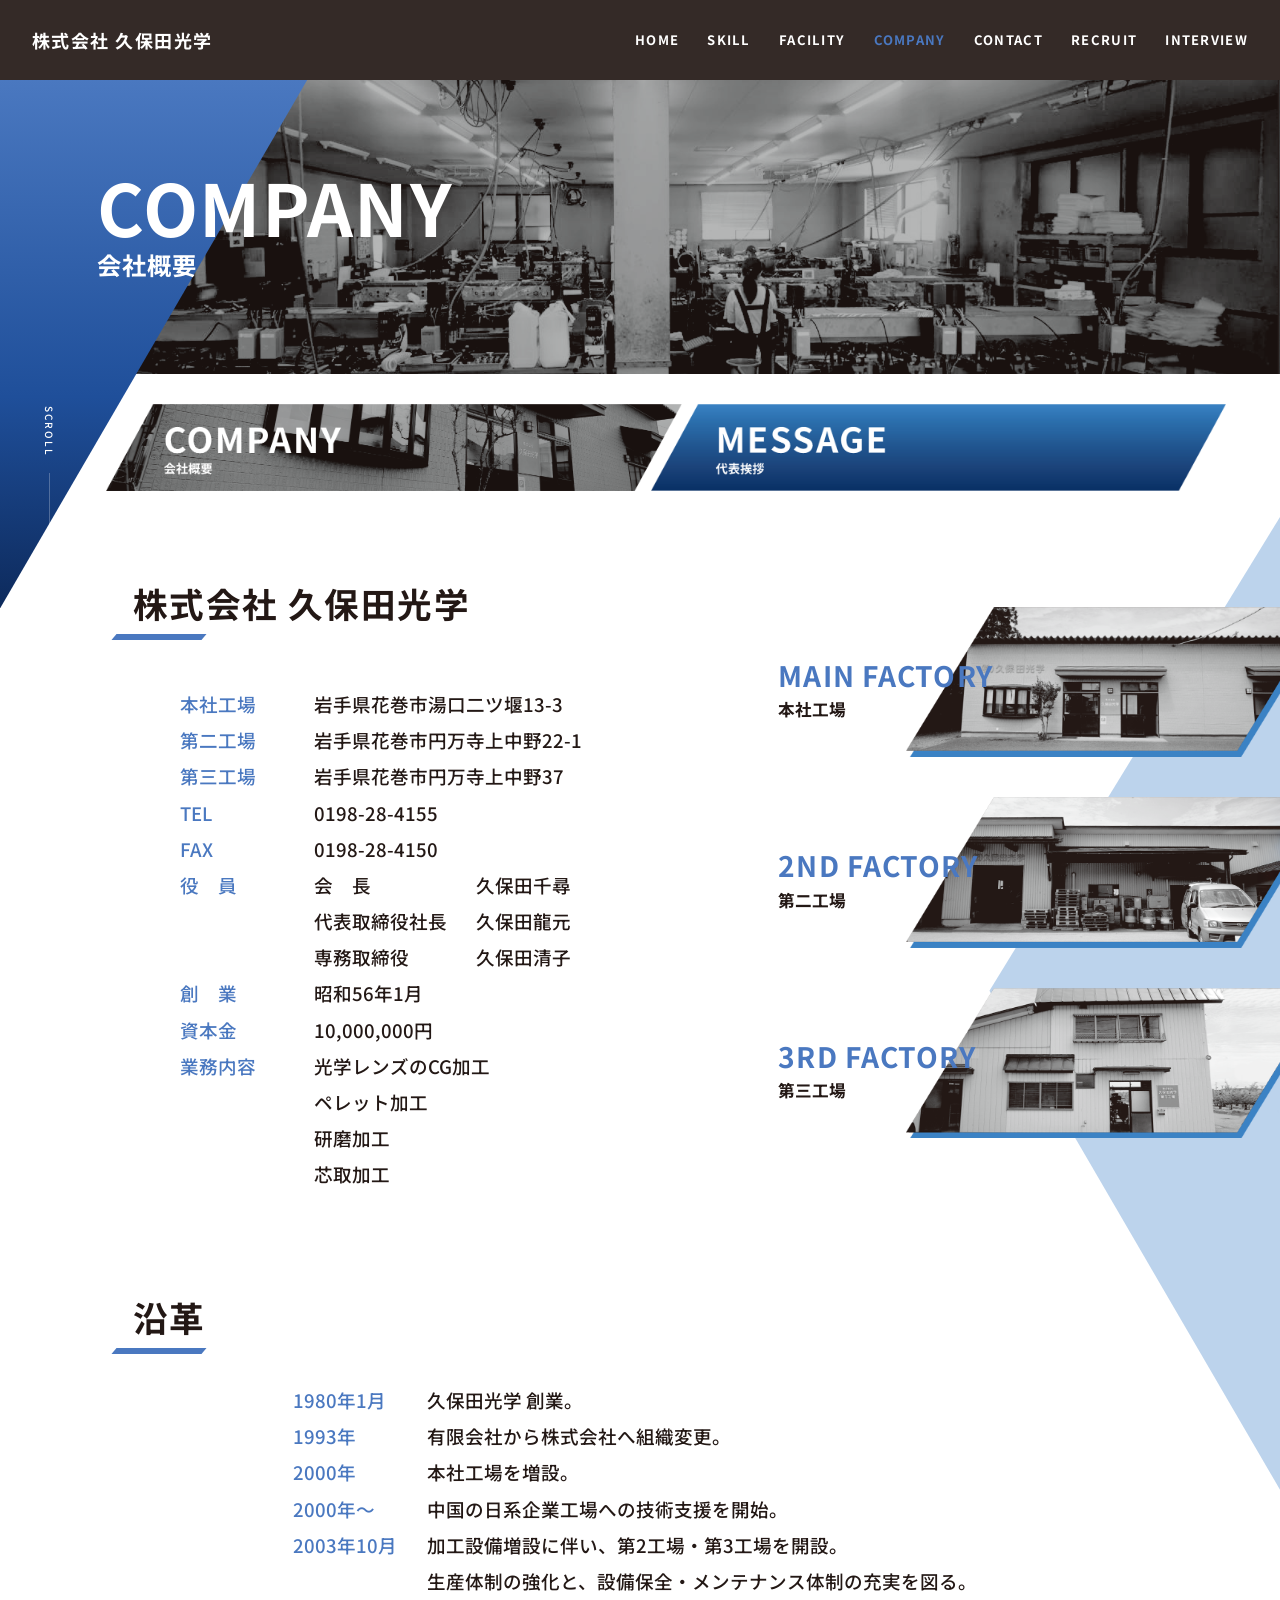
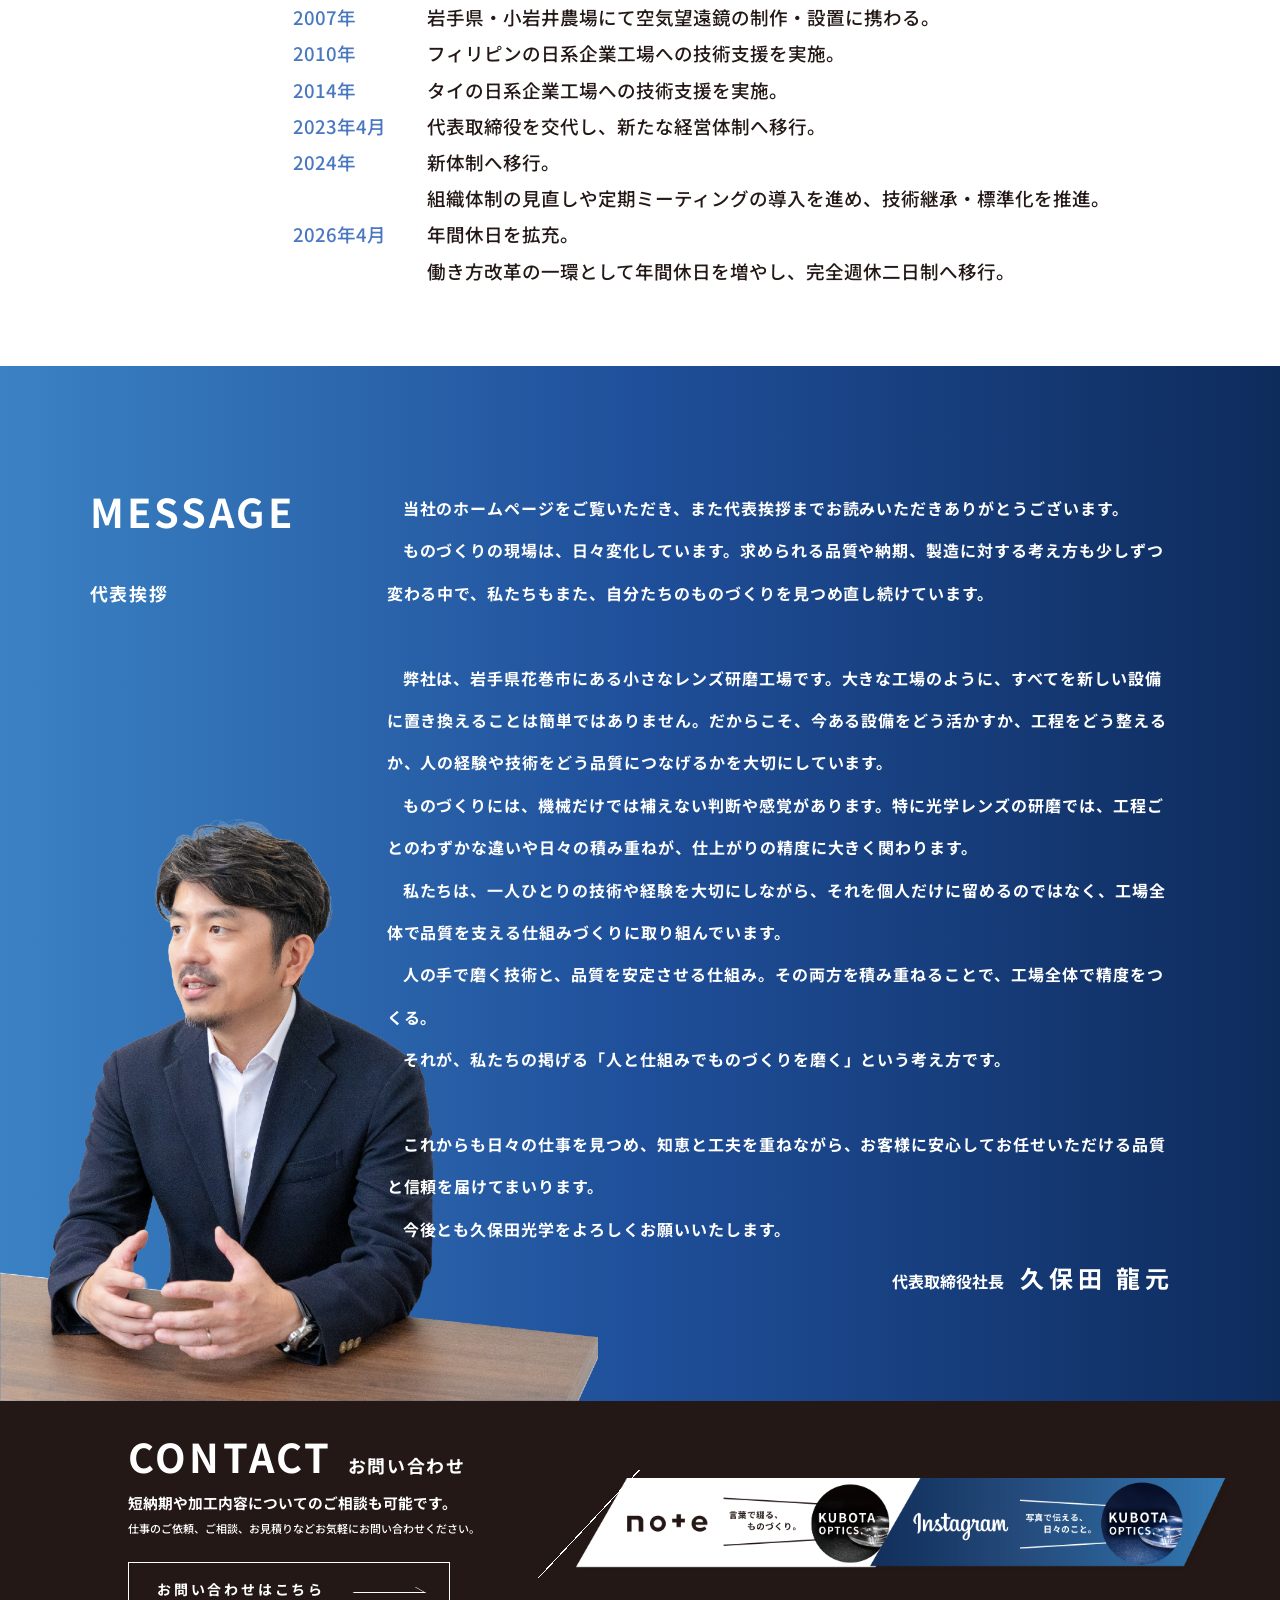
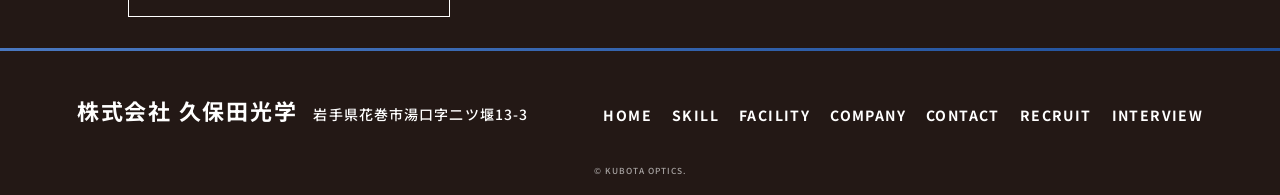
==== company.html @ 61ffe9e0 "initial commit" ====
<!doctype html>
<html lang="ja">
  <head>
    <meta charset="UTF-8" />
    <meta name="viewport" content="width=device-width, initial-scale=1.0" />

    <title>COMPANY 会社概要｜株式会社 久保田光学</title>
    <meta
      name="description"
      content="株式会社久保田光学の会社概要・工場・沿革と、代表取締役社長からのごあいさつです。"
    />

    <link rel="preconnect" href="https://fonts.googleapis.com" />
    <link rel="preconnect" href="https://fonts.gstatic.com" crossorigin />
    <link
      href="https://fonts.googleapis.com/css2?family=Noto+Sans+JP:wght@400;500;700;900&display=swap"
      rel="stylesheet"
    />
    <link rel="stylesheet" href="css/style.css" />
  </head>
  <body>
    <!-- ========== ヘッダー（常に追従） ========== -->
    <header class="l-header js-header">
      <div class="l-header__inner">
        <a class="l-header__logo" href="index.html">株式会社 久保田光学</a>

        <button
          class="c-hamburger js-hamburger"
          type="button"
          aria-controls="global-nav"
          aria-expanded="false"
          aria-label="メニューを開く"
        >
          <span class="c-hamburger__line"></span>
        </button>

        <nav
          class="l-header__nav js-drawer"
          id="global-nav"
          aria-label="グローバルナビゲーション"
        >
          <ul class="c-nav" role="list">
            <li class="c-nav__item">
              <a class="c-nav__link" href="index.html">HOME</a>
            </li>
            <li class="c-nav__item">
              <a class="c-nav__link" href="skill.html">SKILL</a>
            </li>
            <li class="c-nav__item">
              <a class="c-nav__link" href="facility.html">FACILITY</a>
            </li>
            <li class="c-nav__item">
              <a
                class="c-nav__link is-current"
                href="company.html"
                aria-current="page"
                >COMPANY</a
              >
            </li>
            <li class="c-nav__item">
              <a class="c-nav__link" href="contact.html">CONTACT</a>
            </li>
            <li class="c-nav__item">
              <a class="c-nav__link" href="recruit.html">RECRUIT</a>
            </li>
            <li class="c-nav__item">
              <a class="c-nav__link" href="interview.html">INTERVIEW</a>
            </li>
          </ul>
        </nav>
      </div>
    </header>

    <main class="l-main">
      <!-- ========== 下層ページ KV ========== -->
      <div class="c-page-hero">
        <img
          class="c-page-hero__img"
          src="images/company/hero.png"
          alt=""
          width="2150"
          height="494"
        />
        <div class="c-page-hero__inner">
          <h1 class="c-page-hero__title">
            <span class="c-page-hero__en">COMPANY</span>
            <span class="c-page-hero__ja">会社概要</span>
          </h1>
        </div>
        <p class="c-scroll-sign c-page-hero__scroll" aria-hidden="true">SCROLL</p>
      </div>

      <!-- ページ内ナビが追従する範囲 -->
      <div class="l-sticky-area">
        <!-- ========== ページ内ナビ（PC：スクロールに追従） ========== -->
        <nav class="c-page-nav" aria-label="ページ内ナビゲーション">
          <ul class="c-page-nav__list" role="list">
            <li class="c-page-nav__item">
              <a class="c-page-nav__link" href="#company">
                <img
                  src="images/company/nav-company.png"
                  alt="COMPANY 会社概要"
                  width="1438"
                  height="219"
                />
              </a>
            </li>
            <li class="c-page-nav__item">
              <a class="c-page-nav__link" href="#message">
                <img
                  src="images/company/nav-message.png"
                  alt="MESSAGE 代表挨拶"
                  width="1434"
                  height="219"
                />
              </a>
            </li>
          </ul>
        </nav>

        <!-- ========== 会社概要 ========== -->
        <section class="l-anchor c-company" id="company" aria-labelledby="company-heading">
          <h2 class="c-heading c-company__heading" id="company-heading">会社概要</h2>

          <div class="l-aside-layout">
            <div class="l-aside-layout__main">
              <h3 class="c-sub-title">株式会社 久保田光学</h3>
              <dl class="c-def-list c-company__info">
              <dt>本社工場</dt>
              <dd>岩手県花巻市湯口二ツ堰13-3</dd>
              <dt>第二工場</dt>
              <dd>岩手県花巻市円万寺上中野22-1</dd>
              <dt>第三工場</dt>
              <dd>岩手県花巻市円万寺上中野37</dd>
              <dt>TEL</dt>
              <dd><a href="tel:0198284155">0198-28-4155</a></dd>
              <dt>FAX</dt>
              <dd>0198-28-4150</dd>
              <dt>役　員</dt>
              <dd>
                <dl class="c-def-list c-def-list--nested">
                  <dt>会　長</dt>
                  <dd>久保田千尋</dd>
                  <dt>代表取締役社長</dt>
                  <dd>久保田龍元</dd>
                  <dt>専務取締役</dt>
                  <dd>久保田清子</dd>
                </dl>
              </dd>
              <dt>創　業</dt>
              <dd>昭和56年1月</dd>
              <dt>資本金</dt>
              <dd>10,000,000円</dd>
              <dt>業務内容</dt>
              <dd>
                <ul role="list">
                  <li>光学レンズのCG加工</li>
                  <li>ペレット加工</li>
                  <li>研磨加工</li>
                  <li>芯取加工</li>
                </ul>
              </dd>
              </dl>
            </div>

            <!-- 工場写真：スクロールで右からフェードイン -->
            <ul class="l-aside-layout__aside c-caption-photo-list" role="list">
            <li class="c-caption-photo js-inview u-fade-right">
              <img
                class="c-caption-photo__img"
                src="images/company/factory-01.png"
                alt="本社工場の外観"
                width="1140"
                height="407"
                loading="lazy"
              />
              <p class="c-caption-photo__caption">
                <span class="c-caption-photo__en">MAIN FACTORY</span>
                <span class="c-caption-photo__ja">本社工場</span>
              </p>
            </li>
            <li class="c-caption-photo js-inview u-fade-right" style="--delay: 0.1s">
              <img
                class="c-caption-photo__img"
                src="images/company/factory-02.png"
                alt="第二工場の外観"
                width="1140"
                height="407"
                loading="lazy"
              />
              <p class="c-caption-photo__caption">
                <span class="c-caption-photo__en">2ND FACTORY</span>
                <span class="c-caption-photo__ja">第二工場</span>
              </p>
            </li>
            <li class="c-caption-photo js-inview u-fade-right" style="--delay: 0.1s">
              <img
                class="c-caption-photo__img"
                src="images/company/factory-03.png"
                alt="第三工場の外観"
                width="1140"
                height="407"
                loading="lazy"
              />
              <p class="c-caption-photo__caption">
                <span class="c-caption-photo__en">3RD FACTORY</span>
                <span class="c-caption-photo__ja">第三工場</span>
              </p>
            </li>
            </ul>
          </div>

          <!-- 沿革 -->
          <div class="c-company__history">
            <h3 class="c-sub-title">沿革</h3>
            <dl class="c-def-list c-def-list--wide-term c-def-list--stack-sp c-company__history-list">
              <dt>1980年1月</dt>
              <dd>
                <p>久保田光学 創業。</p>
              </dd>
              <dt>1993年</dt>
              <dd>
                <p>有限会社から株式会社へ組織変更。</p>
              </dd>
              <dt>2000年</dt>
              <dd>
                <p>本社工場を増設。</p>
              </dd>
              <dt>2000年〜</dt>
              <dd>
                <p>中国の日系企業工場への技術支援を開始。</p>
              </dd>
              <dt>2003年10月</dt>
              <dd>
                <p>加工設備増設に伴い、第2工場・第3工場を開設。</p>
                <p>生産体制の強化と、設備保全・メンテナンス体制の充実を図る。</p>
              </dd>
              <dt>2007年</dt>
              <dd>
                <p>岩手県・小岩井農場にて空気望遠鏡の制作・設置に携わる。</p>
              </dd>
              <dt>2010年</dt>
              <dd>
                <p>フィリピンの日系企業工場への技術支援を実施。</p>
              </dd>
              <dt>2014年</dt>
              <dd>
                <p>タイの日系企業工場への技術支援を実施。</p>
              </dd>
              <dt>2023年4月</dt>
              <dd>
                <p>代表取締役を交代し、新たな経営体制へ移行。</p>
              </dd>
              <dt>2024年</dt>
              <dd>
                <p>新体制へ移行。</p>
                <p>組織体制の見直しや定期ミーティングの導入を進め、技術継承・標準化を推進。</p>
              </dd>
              <dt>2026年4月</dt>
              <dd>
                <p>年間休日を拡充。</p>
                <p>働き方改革の一環として年間休日を増やし、完全週休二日制へ移行。</p>
              </dd>
            </dl>
          </div>
        </section>

        <!-- ========== 代表挨拶 ========== -->
        <section class="l-anchor c-message" id="message" aria-labelledby="message-heading">
          <h2
            class="c-section-title c-section-title--light c-section-title--stack-pc c-message__head"
            id="message-heading"
          >
            <span class="c-section-title__en">MESSAGE</span>
            <span class="c-section-title__ja">代表挨拶</span>
          </h2>

          <div class="c-message__text">
            <div class="c-message__block">
              <p>当社のホームページをご覧いただき、また代表挨拶までお読みいただきありがとうございます。</p>
              <p>ものづくりの現場は、日々変化しています。求められる品質や納期、製造に対する考え方も少しずつ変わる中で、私たちもまた、自分たちのものづくりを見つめ直し続けています。</p>
            </div>
            <div class="c-message__block">
              <p>弊社は、岩手県花巻市にある小さなレンズ研磨工場です。大きな工場のように、すべてを新しい設備に置き換えることは簡単ではありません。だからこそ、今ある設備をどう活かすか、工程をどう整えるか、人の経験や技術をどう品質につなげるかを大切にしています。</p>
              <p>ものづくりには、機械だけでは補えない判断や感覚があります。特に光学レンズの研磨では、工程ごとのわずかな違いや日々の積み重ねが、仕上がりの精度に大きく関わります。</p>
              <p>私たちは、一人ひとりの技術や経験を大切にしながら、それを個人だけに留めるのではなく、工場全体で品質を支える仕組みづくりに取り組んでいます。</p>
            </div>
          </div>

          <div class="c-message__text c-message__text--side">
            <div class="c-message__block">
              <p>人の手で磨く技術と、品質を安定させる仕組み。その両方を積み重ねることで、工場全体で精度をつくる。</p>
              <p>それが、私たちの掲げる「人と仕組みでものづくりを磨く」という考え方です。</p>
            </div>
            <div class="c-message__block">
              <p>これからも日々の仕事を見つめ、知恵と工夫を重ねながら、お客様に安心してお任せいただける品質と信頼を届けてまいります。</p>
              <p>今後とも久保田光学をよろしくお願いいたします。</p>
            </div>
          </div>

          <p class="c-message__sign">
            <span class="c-message__role">代表取締役社長</span>
            <span class="c-message__name">久保田 龍元</span>
          </p>

          <img
            class="c-message__photo js-inview u-fade-up"
            src="images/company/message.png"
            alt="代表取締役社長 久保田龍元"
            width="2000"
            height="2000"
            loading="lazy"
          />
        </section>
      </div>

      <!-- ========== お問い合わせ＋SNS ========== -->
      <section class="c-contact-band" aria-labelledby="contact-heading">
        <div class="c-contact-band__body">
          <h2 class="c-section-title c-section-title--light" id="contact-heading">
            <span class="c-section-title__en">CONTACT</span>
            <span class="c-section-title__ja">お問い合わせ</span>
          </h2>
          <p class="c-contact-band__lead">
            <span class="u-inline-block">短納期や加工内容についての</span><span class="u-inline-block">ご相談も可能です。</span>
          </p>
          <p class="c-contact-band__text">
            <span class="u-inline-block">仕事のご依頼、ご相談、お見積りなど</span><span class="u-inline-block">お気軽にお問い合わせください。</span>
          </p>
          <a class="c-button c-button--light c-contact-band__button" href="contact.html"
            >お問い合わせはこちら</a
          >
        </div>

        <div class="c-contact-band__sns">
          <ul class="c-banner-list c-banner-list--row" role="list">
            <li class="c-banner-list__item js-inview u-fade-up">
              <a
                class="c-banner"
                href="https://note.com/kubota_optical"
                target="_blank"
                rel="noopener noreferrer"
              >
                <picture>
                  <!-- SP 専用画像 -->
                  <source
                    media="(max-width: 767px)"
                    srcset="images/top/banner-note-sp.png"
                  />
                  <img
                    class="c-banner__img"
                    src="images/top/banner-note.png"
                    alt="note｜久保田光学の公式note"
                    width="1282"
                    height="535"
                    loading="lazy"
                  />
                </picture>
              </a>
            </li>
            <li
              class="c-banner-list__item js-inview u-fade-up"
              style="--delay: 0.15s"
            >
              <a
                class="c-banner"
                href="https://www.instagram.com/kubota_optics/"
                target="_blank"
                rel="noopener noreferrer"
              >
                <picture>
                  <!-- SP 専用画像 -->
                  <source
                    media="(max-width: 767px)"
                    srcset="images/top/banner-instagram-sp.png"
                  />
                  <img
                    class="c-banner__img"
                    src="images/top/banner-instagram.png"
                    alt="Instagram｜久保田光学の公式インスタグラム"
                    width="1282"
                    height="535"
                    loading="lazy"
                  />
                </picture>
              </a>
            </li>
          </ul>
        </div>
      </section>
    </main>

    <!-- ========== フッター ========== -->
    <footer class="l-footer">
      <div class="l-footer__inner l-inner">
        <div class="l-footer__info">
          <p class="l-footer__name">株式会社 久保田光学</p>
          <address class="l-footer__address">
            岩手県花巻市湯口字二ツ堰13-3
          </address>
        </div>
        <nav class="l-footer__nav" aria-label="フッターナビゲーション">
          <ul class="c-nav c-nav--sub" role="list">
            <li class="c-nav__item">
              <a class="c-nav__link" href="index.html">HOME</a>
            </li>
            <li class="c-nav__item">
              <a class="c-nav__link" href="skill.html">SKILL</a>
            </li>
            <li class="c-nav__item">
              <a class="c-nav__link" href="facility.html">FACILITY</a>
            </li>
            <li class="c-nav__item">
              <a class="c-nav__link" href="company.html">COMPANY</a>
            </li>
            <li class="c-nav__item">
              <a class="c-nav__link" href="contact.html">CONTACT</a>
            </li>
            <li class="c-nav__item">
              <a class="c-nav__link" href="recruit.html">RECRUIT</a>
            </li>
            <li class="c-nav__item">
              <a class="c-nav__link" href="interview.html">INTERVIEW</a>
            </li>
          </ul>
        </nav>
      </div>
      <p class="l-footer__copy"><small>&copy; KUBOTA OPTICS.</small></p>
    </footer>

    <script src="js/main.js"></script>
  </body>
</html>
---- css/style.css ----
/*-------------------------
  リセット
-------------------------*/

*,
*::before,
*::after {
  box-sizing: border-box;
}

body,
h1,
h2,
h3,
h4,
p,
figure,
blockquote,
dl,
dd {
  margin: 0;
}

ul[role="list"],
ol[role="list"] {
  list-style: none;
}

html {
  scroll-behavior: smooth;
}

body {
  min-height: 100vh;
  line-height: 1.5;
}

a:not([class]) {
  text-decoration-skip-ink: auto;
}

img,
picture {
  max-width: 100%;
  height: auto;
  display: block;
}

input,
button,
textarea,
select {
  -webkit-appearance: none;
  -moz-appearance: none;
  appearance: none;
  background: transparent;
  border: none;
  border-radius: 0;
  font: inherit;
  outline: none;
}

textarea {
  resize: vertical;
}

input[type="checkbox"],
input[type="radio"] {
  display: none;
}

input[type="submit"],
input[type="button"],
label,
button,
select {
  cursor: pointer;
}

select::-ms-expand {
  display: none;
}

ul,
ol,
dd {
  margin: 0;
  padding: 0;
  list-style: none;
}

li {
  list-style: none;
}

a {
  color: inherit;
  cursor: pointer;
  text-decoration: none;
}

@media (prefers-reduced-motion: reduce) {
  html {
    scroll-behavior: auto;
  }
  *,
  *::before,
  *::after {
    animation-duration: 0.01ms !important;
    animation-iteration-count: 1 !important;
    transition-duration: 0.01ms !important;
    scroll-behavior: auto !important;
  }
}

/*-------------------------
  基本設定
-------------------------*/

:root {
  /* カラー */
  --color-main: #4a78c0;
  --color-main-dark: #1f4f9a;
  --color-dark: #231815;
  --color-charcoal: #3e3a39;
  --color-gray: #dcdddd;
  --color-main-light: #bcd3ec;
  --color-main-bright: #3b82c5;
  --color-sub: #a9876d;
  --color-accent: #660d1f;
  --color-bg: #f9f9f9;
  --color-white: #ffffff;
  --color-black: #000000;
  --color-font: #424242;
  --color-border: #ececec;
  --color-link: #337ab7;

  /* タイポグラフィ */
  --font-base:
    "Noto Sans JP", "ヒラギノ角ゴ Pro W3", "Hiragino Kaku Gothic Pro", メイリオ,
    Meiryo, "Arial", sans-serif;

  /* スペーシング */
  --spacing-xs: 4px;
  --spacing-sm: 8px;
  --spacing-md: 16px;
  --spacing-lg: 24px;
  --spacing-xl: 40px;
  --spacing-2xl: 80px;

  /* 角丸 */
  --radius-sm: 4px;
  --radius-md: 8px;
  --radius-lg: 16px;
  --radius-full: 9999px;

  /* ヘッダー高さ（scroll-margin-top と連動） */
  --header-height: 60px;

  /* トランジション */
  --transition-speed: 0.4s;
  --ease-out: cubic-bezier(0.22, 1, 0.36, 1);

  /* 重なり順 */
  --z-logo: 50;
  --z-header: 100;
}

@media (min-width: 1024px) {
  :root {
    --header-height: 80px;
  }
}

:where(html) {
  font-family: var(--font-base);
  font-weight: 500;
  color: var(--color-font);
  line-height: 1.5;
}

:where(h1, h2, h3) {
  letter-spacing: 0.04em;
  font-feature-settings: "palt";
}

:where(p) {
  line-height: 1.75;
}

:where(img) {
  object-fit: cover;
}

/*-------------------------
  レイアウト調整
-------------------------*/

.l-inner {
  max-width: 1280px;
  padding-inline: var(--inner-padding);
  margin: 0 auto;
}

.l-block {
  margin: 80px 0;
  position: relative;
  scroll-margin-top: var(--header-height);
}

@media (min-width: 1024px) {
  .l-block {
    margin: 140px 0;
  }
}

.l-block--background {
  background-color: var(--color-bg);
  padding: 40px 0;
}

@media (min-width: 1024px) {
  .l-block--background {
    padding: 80px 0;
  }
}

/* ロゴ（KUBOTA OPTICS.）のサイズは KV と ABOUT のスペースで共有する */
:root {
  --logo-font-size: min(17vw, 112px);
  --logo-line-height: 1.08;
  --logo-height: calc(var(--logo-font-size) * var(--logo-line-height) * 2);
  --logo-offset: 40px; /* ヘッダー下からロゴまでの余白 */
  --about-pb: 56px; /* ABOUT 下余白 */
  --inner-padding: clamp(24px, 6%, 80px); /* .l-inner と追従ロゴで共有 */
}

@media (min-width: 768px) {
  :root {
    --logo-font-size: clamp(64px, 9vw, 112px);
  }
}

@media (min-width: 1024px) {
  :root {
    --logo-offset: 56px;
    --about-pb: 96px;
  }
}

body {
  background-color: var(--color-gray);
}

/*=========================================================
  Layout
=========================================================*/

/*-------------------------
  l-main：下層ページは固定ヘッダーの高さぶん下げる
-------------------------*/
.l-main {
  padding-top: var(--header-height);
  background-color: var(--color-white);
}

/*-------------------------
  l-header
-------------------------*/
.l-header {
  position: fixed;
  inset: 0 0 auto;
  z-index: var(--z-header);
  height: var(--header-height);
  background-color: rgb(35 24 21 / 0.92);
  color: var(--color-white);
}

.l-header__inner {
  display: flex;
  align-items: center;
  justify-content: space-between;
  height: 100%;
  padding-inline: 16px;
}

@media (min-width: 1024px) {
  .l-header__inner {
    padding-inline: 32px;
  }
}

.l-header__logo {
  font-size: 16px;
  font-weight: 700;
  letter-spacing: 0.08em;
}

@media (min-width: 1024px) {
  .l-header__logo {
    font-size: 18px;
  }
}

/* SP：ドロワー */
.l-header__nav {
  position: fixed;
  inset: var(--header-height) 0 0;
  display: grid;
  place-items: center;
  background-color: rgb(35 24 21 / 0.97);
  opacity: 0;
  visibility: hidden;
  transition:
    opacity var(--transition-speed),
    visibility var(--transition-speed);
}

.l-header__nav.is-open {
  opacity: 1;
  visibility: visible;
}

.l-header__nav .c-nav {
  flex-direction: column;
  align-items: center;
  gap: 28px;
  font-size: 16px;
}

@media (min-width: 1024px) {
  .l-header__nav {
    position: static;
    display: block;
    background: none;
    opacity: 1;
    visibility: visible;
  }

  .l-header__nav .c-nav {
    flex-direction: row;
    gap: clamp(16px, 2.2vw, 32px);
    font-size: 13px;
  }
}

/*-------------------------
  l-footer
-------------------------*/
.l-footer {
  background-color: var(--color-dark);
  color: var(--color-white);
  padding-block: 40px 16px;
}

/* SP：ナビ → 青ライン → 会社情報 */
.l-footer__inner {
  display: flex;
  flex-direction: column;
  gap: 40px;
}

.l-footer__info {
  position: relative;
  order: 1;
  display: flex;
  flex-wrap: wrap;
  align-items: baseline;
  gap: 4px 16px;
  padding-top: 32px;
}

/* 画面幅いっぱいのグラデーションライン */
.l-footer__info::before {
  content: "";
  position: absolute;
  top: 0;
  left: calc(50% - 50vw);
  width: 100vw;
  height: 4px;
  background: linear-gradient(
    90deg,
    var(--color-main) 0%,
    var(--color-main-dark) 50%,
    var(--color-dark) 100%
  );
}

@media (min-width: 1024px) {
  .l-footer__inner {
    flex-direction: row;
    align-items: flex-end;
    justify-content: space-between;
    gap: 24px;
    line-height: 2;
  }

  .l-footer__info {
    order: 0;
    padding-top: 0;
  }

  .l-footer__info::before {
    content: none;
  }

  /* PC：フッター上端に画面幅いっぱいの青いライン */
  .l-footer {
    border-top: 3px solid transparent;
    border-image: linear-gradient(
        90deg,
        var(--color-main) 0%,
        var(--color-main-dark) 100%
      )
      1;
  }
}

.l-footer__name {
  font-size: 18px;
  font-weight: 700;
  letter-spacing: 0.08em;
}

.l-footer__address {
  font-size: 14px;
  font-style: normal;
  letter-spacing: 0.08em;
}

.l-footer__copy {
  margin-top: 32px;
  text-align: center;
  font-size: 10px;
  letter-spacing: 0.1em;
  opacity: 0.6;
}

@media (min-width: 1024px) {
  .l-footer__name {
    font-size: 22px;
  }
}

/*=========================================================
  Component
=========================================================*/

/*-------------------------
  c-nav：ナビゲーション（ヘッダー / フッター共通）
-------------------------*/
.c-nav {
  display: flex;
  flex-wrap: wrap;
  gap: 12px 20px;
  font-weight: 700;
  letter-spacing: 0.1em;
}

.c-nav__link {
  transition: color var(--transition-speed);
}

.c-nav__link:hover,
.c-nav__link:focus-visible,
.c-nav__link.is-current {
  color: var(--color-main);
}

/* フッター用：SP は大きめ、PC は小さめ */
.c-nav--sub {
  gap: 20px 28px;
  font-size: 14px;
}

@media (min-width: 1024px) {
  .c-nav--sub {
    gap: 12px 20px;
    font-size: 14px;
  }
}

/*-------------------------
  c-hamburger
-------------------------*/
.c-hamburger {
  position: relative;
  width: 44px;
  height: 44px;
  color: var(--color-white);
}

.c-hamburger__line,
.c-hamburger__line::before,
.c-hamburger__line::after {
  position: absolute;
  left: 10px;
  width: 24px;
  height: 2px;
  background-color: currentColor;
  transition:
    transform var(--transition-speed),
    background-color var(--transition-speed);
}

.c-hamburger__line {
  top: 21px;
}

.c-hamburger__line::before,
.c-hamburger__line::after {
  content: "";
  left: 0;
}

.c-hamburger__line::before {
  transform: translateY(-8px);
}

.c-hamburger__line::after {
  transform: translateY(8px);
}

.c-hamburger[aria-expanded="true"] .c-hamburger__line {
  background-color: transparent;
}

.c-hamburger[aria-expanded="true"] .c-hamburger__line::before {
  transform: rotate(45deg);
}

.c-hamburger[aria-expanded="true"] .c-hamburger__line::after {
  transform: rotate(-45deg);
}

@media (min-width: 1024px) {
  .c-hamburger {
    display: none;
  }
}

/*-------------------------
  c-logo-mark：KUBOTA OPTICS. ロゴ
  .is-colored で白 → ブランドカラーへ
-------------------------*/
.c-logo-mark {
  font-size: var(--logo-font-size);
  font-weight: 700;
  line-height: var(--logo-line-height);
  letter-spacing: 0.08em;
  color: var(--color-white);
}

.c-logo-mark__line {
  display: block;
  white-space: nowrap;
}

/* 上段：白のレイヤーを縮めて下のグラデーションを見せる */
.c-logo-mark__line--top {
  width: fit-content;
  color: transparent;
  background-image:
    linear-gradient(var(--color-white), var(--color-white)),
    linear-gradient(180deg, var(--color-main) 0%, var(--color-main-dark) 100%);
  background-repeat: no-repeat;
  background-size:
    100% 100%,
    100% 100%;
  background-position:
    right,
    0 0;
  -webkit-background-clip: text;
  background-clip: text;
  transition: background-size 0.8s var(--ease-out);
}

.c-logo-mark__line--bottom,
.c-logo-mark__dot {
  transition: color 0.8s var(--ease-out);
}

.c-logo-mark.is-colored .c-logo-mark__line--top {
  background-size:
    0% 100%,
    100% 100%;
}

.c-logo-mark.is-colored .c-logo-mark__line--bottom {
  color: var(--color-dark);
}

.c-logo-mark.is-colored .c-logo-mark__dot {
  color: var(--color-main);
}

/* ロゴを置くための空きスペース */
.c-logo-space {
  height: var(--logo-height);
}

/*-------------------------
  c-scroll-sign：縦書きSCROLL
-------------------------*/
.c-scroll-sign {
  display: none;
}

@media (min-width: 768px) {
  .c-scroll-sign {
    position: absolute;
    left: 24px;
    display: flex;
    align-items: center;
    gap: 16px;
    writing-mode: vertical-rl;
    font-size: 10px;
    letter-spacing: 0.2em;
  }

  /*
    線：薄いレール（下のレイヤー）の上を、白い線が上から下へ流れ続ける
    1枚目＝流れる線 / 2枚目＝レール
  */
  .c-scroll-sign::after {
    content: "";
    width: 1px;
    height: 64px;
    background:
      linear-gradient(currentColor, currentColor) no-repeat,
      linear-gradient(
        color-mix(in srgb, currentColor 25%, transparent),
        color-mix(in srgb, currentColor 25%, transparent)
      );
    background-size:
      100% 0%,
      100% 100%;
    animation: c-scroll-sign-line 2s cubic-bezier(0.65, 0, 0.35, 1) infinite;
  }
}

/* 上から伸びる → 下へ抜けていく */
@keyframes c-scroll-sign-line {
  0% {
    background-position:
      0 0,
      0 0;
    background-size:
      100% 0%,
      100% 100%;
  }

  50% {
    background-position:
      0 0,
      0 0;
    background-size:
      100% 100%,
      100% 100%;
  }

  50.1% {
    background-position:
      0 100%,
      0 0;
  }

  100% {
    background-position:
      0 100%,
      0 0;
    background-size:
      100% 0%,
      100% 100%;
  }
}

/* 動きを減らす設定では、線を表示したまま止める */
@media (prefers-reduced-motion: reduce) {
  .c-scroll-sign::after {
    animation: none;
    background-size:
      100% 100%,
      100% 100%;
  }
}

/*-------------------------
  c-section-title：英字＋和文見出し
-------------------------*/
.c-section-title {
  display: flex;
  flex-wrap: wrap;
  align-items: baseline;
  gap: 4px 16px;
}

.c-section-title__en {
  font-size: clamp(32px, 3.1vw, 56px);
  font-weight: 700;
  line-height: 1.2;
  letter-spacing: 0.08em;
  color: var(--color-main);
}

.c-section-title__ja {
  font-size: clamp(14px, 1.4vw, 18px);
  font-weight: 700;
  letter-spacing: 0.1em;
}

.c-section-title--light .c-section-title__en {
  color: var(--color-white);
}

/*-------------------------
  c-button：詳しく見る
-------------------------*/
.c-button {
  display: inline-flex;
  align-items: center;
  justify-content: space-between;
  gap: 24px;
  min-width: 200px;
  padding: 14px 24px;
  border: 1px solid currentColor;
  font-size: 13px;
  font-weight: 700;
  letter-spacing: 0.2em;
  transition: background-color var(--transition-speed);
}

/* 矢印（c-cta-button と共通） */
.c-button::after,
.c-cta-button__text::after {
  content: "";
  flex-shrink: 0;
  width: 56px;
  height: 6px;
  border-right: 1px solid var(--button-arrow, var(--color-main));
  border-bottom: 1px solid var(--button-arrow, var(--color-main));
  transform: skewX(60deg);
  transition: translate var(--transition-speed) var(--ease-out);
}

@media (min-width: 768px) {
  .c-button {
    min-width: 240px;
    padding: 16px 28px;
    font-size: 14px;
  }
}

.c-button:hover,
.c-button:focus-visible {
  background-color: rgb(255 255 255 / 0.08);
}

.c-button:hover::after,
.c-button:focus-visible::after,
.c-cta-button:hover .c-cta-button__text::after,
.c-cta-button:focus-visible .c-cta-button__text::after {
  translate: 8px 0;
}

@media (min-width: 768px) {
  .c-button::after {
    width: 72px;
  }
}

.c-button--light {
  --button-arrow: currentColor;

  color: var(--color-white);
}

/*-------------------------
  c-cta-button：CONTACT 相談する（SP は横幅いっぱい）
-------------------------*/
.c-cta-button {
  display: flex;
  align-items: stretch;
  border: 2px solid var(--color-main);
  background-color: var(--color-white);
}

@media (min-width: 768px) {
  .c-cta-button {
    display: inline-flex;
    border-width: 1px;
  }
}

.c-cta-button__label {
  display: grid;
  flex: 0 0 52%;
  place-items: center;
  padding: 12px 32px 12px 16px;
  background-color: var(--color-main);
  color: var(--color-white);
  font-size: 20px;
  font-weight: 700;
  letter-spacing: 0.15em;
  clip-path: polygon(0 0, 100% 0, calc(100% - 20px) 100%, 0 100%);
}

@media (min-width: 768px) {
  .c-cta-button__label {
    flex-basis: auto;
    font-size: 16px;
  }
}

.c-cta-button__text {
  display: flex;
  flex: 1;
  align-items: center;
  justify-content: center;
  gap: 12px;
  padding-inline: 4px 16px;
  white-space: nowrap;
  font-size: 14px;
  font-weight: 700;
  letter-spacing: 0.15em;
  color: var(--color-dark);
}

.c-cta-button__text::after {
  width: 40px;
}

@media (min-width: 768px) {
  .c-cta-button__text {
    gap: 16px;
    padding-inline: 8px 20px;
  }

  .c-cta-button__text::after {
    width: 48px;
  }
}

/*-------------------------
  c-icon-title：アイコン付き見出し
-------------------------*/
.c-icon-title {
  display: flex;
  align-items: center;
  gap: 12px;
  font-size: clamp(20px, 2vw, 26px);
  font-weight: 700;
  color: var(--color-main);
}

.c-icon-title__icon {
  width: 48px;
  fill: none;
  stroke: currentColor;
  stroke-width: 2;
}

/*-------------------------
  c-data-list：アイコン付き数値リスト
-------------------------*/
.c-data-list {
  display: grid;
  grid-template-columns: repeat(4, minmax(0, 1fr));
}

.c-data-list__item {
  display: grid;
  justify-items: center;
  gap: 6px;
  padding-inline: 4px;
  text-align: center;
}

.c-data-list__item + .c-data-list__item {
  border-left: 3px solid var(--color-gray);
}

.c-data-list__icon {
  width: clamp(28px, 7vw, 40px);
  height: clamp(28px, 7vw, 40px);
  fill: none;
  stroke: #9fa0a0;
  stroke-width: 2;
  stroke-linejoin: round;
}

.c-data-list__label {
  font-size: clamp(10px, 2.8vw, 12px);
  font-weight: 700;
  color: var(--color-dark);
}

.c-data-list__label small {
  font-size: 0.75em;
}

.c-data-list__value {
  font-size: clamp(18px, 4.8vw, 40px);
  font-weight: 700;
  line-height: 1.1;
  white-space: nowrap;
  color: var(--color-main);
}

@media (min-width: 768px) {
  .c-data-list__value {
    font-size: clamp(24px, 2.8vw, 40px);
  }
}

.c-data-list__value small {
  font-size: 0.5em;
}

/*-------------------------
  c-split：斜めパネル＋写真の2カラム
  修飾子：
   --reverse     写真を左に配置
   --panel-dark  グレー地＋濃色パネル
   --panel-gray  グレー地＋チャコールパネル
   --light       グレー地（パネルなし）
   --white       白地（パネルなし）
-------------------------*/
.c-split {
  --split-bg: var(--color-gray);
  --split-panel: transparent;
  --split-color: var(--color-dark);
  --media-shape: polygon(70% 0, 100% 0, 100% 100%, 45% 100%);

  position: relative;
  isolation: isolate;
  display: grid;
  grid-template-columns: minmax(0, 1fr);
  overflow: hidden;
  background-color: var(--split-bg);
  color: var(--split-color);
  scroll-margin-top: var(--header-height);
}

.c-split::before {
  content: "";
  position: absolute;
  inset: 0;
  z-index: -1;
  background-color: var(--split-panel);
}

.c-split--panel-dark {
  --split-panel: var(--color-dark);
  --split-color: var(--color-white);
}

.c-split--panel-gray {
  --split-panel: var(--color-charcoal);
  --split-color: var(--color-white);
}

.c-split--white {
  --split-bg: #f0f0f0;
}

@media (min-width: 768px) {
  .c-split--white {
    --split-bg: var(--color-white);
  }
}

.c-split__body {
  padding: 32px 24px 48px 40px;
}

.c-split__subtitle {
  margin-top: 24px;
  font-size: clamp(17px, 1.6vw, 22px);
  font-weight: 700;
  letter-spacing: 0.1em;
}

.c-split__subtitle em {
  font-style: normal;
  color: var(--color-main);
}

.c-split__text {
  margin-top: 16px;
  font-size: 12px;
  line-height: 2;
  letter-spacing: 0.08em;
}

.c-split__body .c-button {
  margin-top: 32px;
}

/*
  PC：写真は画像側に斜めカットと青いラインが描き込み済み。
  SP：<picture> で SP 専用画像に切り替え、右側の背景として斜めに切り抜く。
      ホバーがないためカラー画像は使わない。
*/
.c-split__media {
  position: absolute;
  inset: 0;
  z-index: -1;
}

.c-split__media .c-photo-swap {
  height: 100%;
  overflow: hidden;
  clip-path: var(--media-shape);
}

.c-split__media .c-photo-swap__img {
  width: 100%;
  height: 100%;
  object-fit: cover;
}

.c-split__media .c-photo-swap__img--color {
  display: none;
}

/*
  PC：カンプ（1440px 幅）の比率を vw で再現
  - セクション高さ 30vw / 写真の高さ 28vw（上下中央）
  - 斜めの角度は横 0.65 : 縦 1（パネル・写真とも共通）
*/
@media (min-width: 768px) {
  .c-split {
    --split-slant: 0.65; /* 縦1に対する横のずれ */
    --split-panel-start: 15vw; /* パネル上辺の左端 */
    --split-panel-end: 91.5vw; /* パネル下辺の右端 */
    --split-photo-height: 28vw;

    display: flex;
    align-items: center;
    min-height: 30vw;
  }

  /* 斜めパネル：高さが変わっても角度が一定になるよう vw で指定 */
  .c-split::before {
    clip-path: polygon(
      var(--split-panel-start) 0,
      100% 0,
      100% calc(100% - (100vw - var(--split-panel-end)) / var(--split-slant)),
      var(--split-panel-end) 100%,
      0 100%,
      0 calc(var(--split-panel-start) / var(--split-slant))
    );
  }

  .c-split__body {
    position: relative;
    z-index: 1;
    width: 52vw;
    padding: 64px 24px 64px 20vw;
  }

  .c-split--reverse .c-split__body {
    width: auto;
    margin-left: 59vw;
    padding-left: 0;
  }

  /* 写真：画像の形のまま、高さを揃えて配置 */
  .c-split__media {
    z-index: auto;
  }

  .c-split__media .c-photo-swap {
    position: absolute;
    top: 50%;
    left: 48vw;
    height: var(--split-photo-height);
    margin-top: calc(var(--split-photo-height) / -2);
    overflow: visible;
    clip-path: none;
  }

  /* 写真左：右端を 57vw に合わせ、左側は画面外へ */
  .c-split--reverse .c-split__media .c-photo-swap {
    right: 43vw;
    left: auto;
  }

  .c-split__media .c-photo-swap__img {
    width: auto;
    max-width: none;
    height: 100%;
    object-fit: initial;
  }

  .c-split__media .c-photo-swap__img--color {
    display: block;
  }
}

/* 「詳しく見る」ホバーで写真をカラーに */
.c-split:has(.c-button:hover, .c-button:focus-visible)
  .c-photo-swap__img--color {
  opacity: 1;
}

/*-------------------------
  c-photo-swap：モノクロ / カラー切り替え写真
  親で .c-photo-swap__img--color の opacity を操作する
-------------------------*/
.c-photo-swap {
  position: relative;
}

/* <picture> で画像を切り替える場合も img の指定がそのまま効くように */
.c-photo-swap picture {
  display: contents;
}

.c-photo-swap__img {
  width: 100%;
  height: auto;
}

.c-photo-swap__img--color {
  position: absolute;
  top: 0;
  left: 0;
  opacity: 0;
  transition: opacity 0.6s ease;
}

/*-------------------------
  c-banner：外部リンクバナー
-------------------------*/
.c-banner-list {
  display: grid;
  grid-template-columns: minmax(0, 1fr);
  gap: 12px;
}

/*
  --stagger：2枚を重ねて、2枚目を右下にずらす（タブレット以上）
  幅・ずれ量はリストの横幅に対する % なので、置く場所が変わっても比率は保たれる
*/
@media (min-width: 768px) {
  .c-banner-list--stagger {
    --banner-width: 58%; /* 1枚の幅 */
    --banner-shift: 8.5%; /* 2枚目の下へのずれ */

    grid-template-areas: "stack";
    gap: 0;
  }

  .c-banner-list--stagger .c-banner-list__item {
    grid-area: stack;
    align-self: start;
    width: var(--banner-width);
  }

  .c-banner-list--stagger .c-banner-list__item:nth-child(2) {
    justify-self: end;
    margin-top: var(--banner-shift);
  }
}

/* 斜めの形と影は画像に描き込み済み。<picture> で SP 専用画像に切り替え可 */
.c-banner {
  display: block;
}

.c-banner picture {
  display: contents;
}

.c-banner__img {
  width: 100%;
  height: auto;
  transition:
    translate 0.4s var(--ease-out),
    opacity var(--transition-speed);
}

.c-banner:hover .c-banner__img,
.c-banner:focus-visible .c-banner__img {
  translate: 0 -4px;
  opacity: 0.85;
}
/*
  --row：2枚を横並びにし、斜めの余白ぶん重ねる（タブレット以上）
*/
@media (min-width: 768px) {
  .c-banner-list--row {
    --banner-overlap: 10%; /* 2枚目を左へ重ねる量（斜めの間にすき間を残す） */

    display: flex;
    gap: 0;
  }

  .c-banner-list--row .c-banner-list__item {
    flex: 1 1 0;
    min-width: 0;
  }

  .c-banner-list--row .c-banner-list__item + .c-banner-list__item {
    margin-left: calc(var(--banner-overlap) * -1);
  }
}

/*-------------------------
  c-page-hero：下層ページの KV（英字＋和文タイトル）
  左上の青い斜め面は KV の下まではみ出す
-------------------------*/
.c-page-hero {
  --page-hero-slant: 32vw; /* KV 上端での斜め面の幅 */

  position: relative;
  display: grid;
  background-color: var(--color-dark);
  color: var(--color-white);
}

.c-page-hero > * {
  grid-area: 1 / 1;
}

.c-page-hero::before {
  content: "";
  position: absolute;
  top: 0;
  left: 0;
  z-index: 1;
  width: var(--page-hero-slant);
  height: calc(var(--page-hero-slant) * 1.72);
  background: linear-gradient(
    180deg,
    var(--color-main) 0%,
    var(--color-main-dark) 60%,
    #0d2a5c 100%
  );
  clip-path: polygon(0 0, 100% 0, 0 100%);
  pointer-events: none;
}

.c-page-hero__img {
  width: 100%;
  height: auto;
  aspect-ratio: 375 / 153;
  object-fit: cover;
  object-position: 60% 50%;
}

/* SCROLL：KV の下へはみ出した青い斜め面の上に置く（PC のみ） */
.c-page-hero__scroll {
  display: none;
}

@media (min-width: 1024px) {
  .c-page-hero .c-page-hero__scroll {
    top: calc(100% + 32px);
    left: 3.2vw;
    z-index: 2;
    display: flex;
    color: var(--color-white);
  }
}

.c-page-hero__inner {
  position: relative;
  z-index: 2;
  align-self: center;
  padding-inline: 6.5vw;
}

.c-page-hero__title {
  display: flex;
  flex-wrap: wrap;
  align-items: baseline;
  gap: 4px 12px;
}

.c-page-hero__en {
  font-size: clamp(40px, 11vw, 96px);
  font-weight: 700;
  line-height: 1;
  letter-spacing: 0.02em;
}

.c-page-hero__ja {
  font-size: clamp(15px, 4vw, 28px);
  font-weight: 700;
  letter-spacing: 0.04em;
}

@media (min-width: 768px) {
  .c-page-hero {
    --page-hero-slant: 24vw;
  }

  .c-page-hero__img {
    aspect-ratio: auto;
  }

  .c-page-hero__inner {
    padding-inline: 7.6vw;
  }

  .c-page-hero__title {
    flex-direction: column;
    align-items: flex-start;
  }

  .c-page-hero__en {
    font-size: clamp(48px, 5.6vw, 96px);
  }

  .c-page-hero__ja {
    font-size: clamp(16px, 1.9vw, 28px);
  }
}

/*-------------------------
  c-intro：見出し＋本文＋図版の導入ブロック
  SP：図版 → 見出し → 本文 / PC：見出し｜本文｜図版の横並び
-------------------------*/
.c-intro {
  position: relative;
  background-color: var(--color-white);
  color: var(--color-dark);
}

.c-intro__inner {
  display: flex;
  flex-direction: column;
  padding: 16px 9.5vw 0;
}

.c-intro__figure {
  order: -1;
  padding: 0 4% 20px;
  border-bottom: 3px solid var(--color-gray);
}

.c-intro__figure img {
  width: 100%;
  height: auto;
}

.c-intro__title {
  position: relative;
  isolation: isolate;
  margin-top: 24px;
  font-size: 26px;
  font-weight: 700;
  letter-spacing: 0.1em;
  color: var(--color-main);
}

.c-intro__text {
  padding-block: 16px 28px;
  border-bottom: 3px solid var(--color-gray);
  font-size: 13px;
  line-height: 2;
  letter-spacing: 0.06em;
  font-feature-settings: "palt";
}

.c-intro__text p {
  line-height: inherit;
}

@media (min-width: 1024px) {
  .c-intro__inner {
    display: grid;
    grid-template-columns: auto minmax(0, 1fr) 28vw;
    align-items: start;
    gap: 2vw;
    padding: 28px 4vw 20px 12.7vw;
  }

  .c-intro__figure {
    order: 0;
    align-self: center;
    padding: 0;
    border: 0;
  }

  .c-intro__title {
    margin-top: 0;
    padding-bottom: 20px;
    font-size: clamp(28px, 2.6vw, 40px);
    line-height: 1.2;
  }

  /* 見出し下の淡い斜めライン */
  .c-intro__title::after {
    content: "";
    position: absolute;
    bottom: 0;
    left: -6vw;
    z-index: -1;
    width: 10.5vw;
    height: 18px;
    background-color: var(--color-main-light);
    transform: skewX(-30deg);
  }

  .c-intro__text {
    padding: 0;
    border: 0;
    font-size: clamp(12px, 0.93vw, 14px);
  }
}

/*-------------------------
  c-process：番号付きの工程ブロック（--reverse で写真を右へ）
  斜めの写真枠・青い線・番号は画像に描き込み済み（SP は専用画像）
  PC：画像の上に見出し・本文を重ねる
  SP：見出しは上の帯へ。本文は写真の斜めに沿って回り込ませる
-------------------------*/
.c-process-list {
  position: relative;
  isolation: isolate;
  display: grid;
  padding-bottom: 6vw;
  background-color: var(--color-white);
}

/*
  SP：一覧全体の背面に淡い青の三角形を敷く
  各工程のグレーの面に隠れ、見出し帯の部分だけが斜めにのぞいてジグザグに見える
*/
.c-process-list::before {
  content: "";
  position: absolute;
  inset: 0;
  z-index: -1;
  background-color: var(--color-main-light);
  clip-path: polygon(0 0, 77.5% 50%, 0 100%);
}

.c-process {
  /*
    SP 写真の高さ：最低 53vw。本文がそれより長い場合は JS が本文の高さを
    --process-photo-fit に入れ、写真を本文の下端まで伸ばす
  */
  --process-photo-height: max(var(--process-photo-fit, 0px), 53vw);
  --process-photo-max-width: 52vw;

  position: relative;
  z-index: 2;
  isolation: isolate;
  color: var(--color-dark);
}

/* 見出し帯 */
.c-process__head {
  position: relative;
  display: flex;
  flex-wrap: wrap;
  align-items: baseline;
  gap: 4px 20px;
  padding: 28px 20px 24px 8vw;
}

.c-process__title {
  position: relative;
  padding-bottom: 12px;
  font-size: 26px;
  font-weight: 700;
  line-height: 1.3;
}

/* 見出し下の青い斜めライン */
.c-process__title::after {
  content: "";
  position: absolute;
  bottom: 0;
  left: -6px;
  width: 64px;
  height: 6px;
  background-color: var(--color-main);
  transform: skewX(-40deg);
}

.c-process__sub {
  font-size: 15px;
  font-weight: 700;
  letter-spacing: 0.04em;
  color: var(--color-main);
}

/* 写真＋本文（SP はグレーの面） */
.c-process__body {
  display: flow-root;
  background-color: #e5e5e5;
}

/*
  SP：写真を左に浮かせ、斜めの辺に沿って本文を回り込ませる
  ・写真は本文の高さまで伸ばし、横幅は 52vw まで。はみ出す分は右側をトリミング
    （画像内の番号・白い線を残すため、左下基準）
  ・右側を切ると画像の斜めの辺が消えるため、斜めの辺と青い線は CSS で同じ形に描き直す。
    トリミングがない場合は画像の線とぴったり重なる
  ・元画像（高さ 1253px）の右辺の比率：上端で 18px（1.4%）、下端で 416px（33.2%）左へ寄る。
    青い斜め線の太さは 23px（1.84%）。高さ基準で拡大されるので、高さ × 比率で再現できる
  ・--photo-ratio：SP 画像の幅 / 高さ（HTML で指定）
*/
.c-process__media {
  --slant-top: calc(var(--process-photo-height) * 0.014);
  --slant-bottom: calc(var(--process-photo-height) * 0.332);
  --slant-line: calc(var(--process-photo-height) * 0.0184);

  position: relative;
  float: left;
  width: min(
    var(--process-photo-max-width),
    var(--process-photo-height) * var(--photo-ratio, 1)
  );
  height: var(--process-photo-height);
  shape-outside: polygon(
    0 0,
    calc(100% - var(--slant-top)) 0,
    calc(100% - var(--slant-bottom)) 100%,
    0 100%
  );
  shape-margin: 12px;
}

/* 青い斜め線（写真の背面に置き、斜めの辺からのぞかせる） */
.c-process__media::before {
  content: "";
  position: absolute;
  inset: 0;
  background-color: var(--color-main);
  clip-path: polygon(
    0 0,
    calc(100% - var(--slant-top)) 0,
    calc(100% - var(--slant-bottom)) 100%,
    0 100%
  );
}

.c-process__media picture {
  display: contents;
}

.c-process__img {
  position: relative;
  width: 100%;
  height: 100%;
  object-fit: cover;
  object-position: left bottom;
  clip-path: polygon(
    0 0,
    calc(100% - var(--slant-top) - var(--slant-line)) 0,
    calc(100% - var(--slant-bottom) - var(--slant-line)) 100%,
    0 100%
  );
}

.c-process__text {
  padding: 28px 16px 28px;
  font-size: 12px;
  line-height: 2;
  letter-spacing: 0.06em;
  font-feature-settings: "palt";
}

@media (min-width: 1024px) {
  .c-process-list {
    gap: 1.4vw;
    padding-bottom: 1.4vw;
  }

  /* PC は各工程の脇に三角形を置く（.c-process::before） */
  .c-process-list::before {
    content: none;
  }

  /* 画像の上に、見出し・本文を縦中央で重ねる */
  .c-process {
    display: grid;
    grid-template-columns: 50vw 30vw minmax(0, 1fr);
    grid-template-rows: 1fr auto auto 1fr;
  }

  .c-process--reverse {
    grid-template-columns: 18vw 28vw minmax(0, 1fr);
  }

  /*
    淡い青の三角形：パネルの外側（写真の反対側）から、次の工程の行まで 2 行分にまたがる。
    頂点は 2 行の間のすき間。次の行の写真に一部が隠れ、斜めの余白からのぞく。
    行の高さは画像の比率（519 / 2000）で決まるため vw で指定する
  */
  .c-process::before {
    content: "";
    position: absolute;
    top: 0;
    right: 0;
    left: 0;
    z-index: -1;
    height: calc(25.95vw * 2 + 1.4vw);
    background-color: var(--color-main-light);
    clip-path: polygon(
      100% calc(50% - 22vw),
      86.8vw 50%,
      100% calc(50% + 22vw)
    );
  }

  .c-process--reverse::before {
    clip-path: polygon(0 calc(50% - 22vw), 13.2vw 50%, 0 calc(50% + 22vw));
  }

  .c-process__body {
    display: contents;
  }

  .c-process__media {
    grid-area: 1 / 1 / -1 / -1;
    float: none;
    width: auto;
    height: auto;
    shape-outside: none;
  }

  .c-process__media::before {
    content: none;
  }

  .c-process__img {
    width: 100%;
    height: auto;
    object-fit: initial;
    clip-path: none;
  }

  /* マークアップ上は写真より前にあるため、重なり順を上げる */
  .c-process__head {
    z-index: 1;
    grid-area: 2 / 2;
    gap: 4px 2vw;
    padding: 0;
  }

  .c-process__title {
    font-size: clamp(24px, 2.3vw, 34px);
    padding-bottom: 14px;
  }

  .c-process__title::after {
    left: -0.8vw;
    width: 6.7vw;
  }

  .c-process__sub {
    font-size: clamp(12px, 0.97vw, 14px);
  }

  .c-process__text {
    grid-area: 3 / 2;
    padding: 1.8vw 0 0;
    font-size: clamp(12px, 0.97vw, 14px);
    letter-spacing: 0.04em;
  }
}

/* スクロールで写真枠フェードイン → 文字を後から表示 */
.is-js .c-process__media {
  opacity: 0;
  translate: -40px 0;
  transition:
    opacity 1s ease,
    translate 1.2s var(--ease-out);
}

.is-js .c-process--reverse .c-process__media {
  translate: 40px 0;
}

.is-js .c-process__head,
.is-js .c-process__text {
  opacity: 0;
  translate: 0 24px;
  transition:
    opacity 0.8s ease,
    translate 1s var(--ease-out);
  transition-delay: 0.6s;
}

.is-js .c-process__text {
  transition-delay: 0.8s;
}

.is-js
  .c-process.is-inview
  :is(.c-process__media, .c-process__head, .c-process__text) {
  opacity: 1;
  translate: 0 0;
}

/* SP は見出し帯を写真と同時に表示し、本文を後から出す */
@media (max-width: 1023px) {
  .is-js .c-process__head {
    transition-delay: 0s;
  }

  .is-js .c-process__text {
    transition-delay: 0.5s;
  }
}

/*-------------------------
  c-message-banner：文字入り画像のメッセージ帯（SP は専用画像）
  画像内の文言は HTML にも残し、視覚的には隠す（読み上げ・検索用）
-------------------------*/
.c-message-banner {
  position: relative;
}

.c-message-banner__img {
  display: block;
  width: 100%;
  height: auto;
}

.c-message-banner__body {
  position: absolute;
  width: 1px;
  height: 1px;
  overflow: hidden;
  clip-path: inset(50%);
  white-space: nowrap;
}

@media (min-width: 768px) {
  .c-message-banner {
    margin: 2.4vw 5.5vw 1.7vw;
  }
}

/*-------------------------
  c-heading：青の見出し（PC は左下に淡い青の斜めライン）
-------------------------*/
.c-heading {
  position: relative;
  isolation: isolate;
  font-size: 22px;
  font-weight: 700;
  line-height: 1.3;
  letter-spacing: 0.1em;
  color: var(--color-main);
}

@media (min-width: 1024px) {
  .c-heading {
    padding-bottom: 20px;
    font-size: clamp(28px, 2.6vw, 40px);
  }

  .c-heading::after {
    content: "";
    position: absolute;
    bottom: 0;
    left: -6vw;
    z-index: -1;
    width: 10.5vw;
    height: 18px;
    background-color: var(--color-main-light);
    transform: skewX(-30deg);
  }
}

/*-------------------------
  c-sub-title：黒の小見出し＋青い斜めの下線
-------------------------*/
.c-sub-title {
  position: relative;
  width: fit-content;
  padding-bottom: 12px;
  font-size: 26px;
  font-weight: 700;
  line-height: 1.3;
  color: var(--color-dark);
}

.c-sub-title::after {
  content: "";
  position: absolute;
  bottom: 0;
  left: -6px;
  width: 64px;
  height: 6px;
  background-color: var(--color-main);
  transform: skewX(-40deg);
}

@media (min-width: 1024px) {
  .c-sub-title {
    padding-bottom: 14px;
    font-size: clamp(26px, 2.7vw, 40px);
  }

  .c-sub-title::after {
    left: -1.5vw;
    width: 7vw;
  }
}

/*-------------------------
  c-spec-groups：小見出し＋一覧のまとまりを並べる（PC は 2 列）
  --wide：2 列ぶち抜き / __lists：一覧を PC で横に並べる
-------------------------*/
.c-spec-groups {
  display: grid;
  grid-template-columns: minmax(0, 1fr);
  gap: 48px;
}

.c-spec-groups__lists {
  display: grid;
  margin-top: 28px;
  padding-left: 5vw;
}

@media (min-width: 1024px) {
  .c-spec-groups {
    grid-template-columns: 45vw minmax(0, 1fr);
    gap: 6vw 0;
    padding-left: 1.5vw;
  }

  .c-spec-groups__item--wide {
    grid-column: 1 / -1;
  }

  .c-spec-groups__lists {
    display: flex;
    flex-wrap: wrap;
    align-items: flex-start;
    gap: 0 3vw;
    margin-top: 2.6vw;
    padding-left: 2vw;
  }
}

/*-------------------------
  c-spec-list：名称・台数・軸数の一覧
  SP：名称の列を伸ばし、台数・軸数の位置をそろえる / PC：内容に合わせた幅
-------------------------*/
.c-spec-list {
  display: grid;
  grid-template-columns: minmax(0, 1fr) 4em 3.5em;
  font-size: 13px;
  font-weight: 700;
  line-height: 2.1;
  color: var(--color-dark);
}

.c-spec-list__row {
  display: contents;
}

/* 軸数がない行でも、名称は必ず行頭から始める */
.c-spec-list dt {
  grid-column: 1;
}

.c-spec-list dd {
  text-align: right;
  white-space: nowrap;
}

@media (min-width: 1024px) {
  .c-spec-list {
    grid-template-columns: max-content max-content max-content;
    column-gap: 1em;
    font-size: clamp(13px, 1.15vw, 17px);
    line-height: 1.9;
  }
}

/*-------------------------
  c-feature：写真＋小見出し＋本文のパネル（設備紹介など）
  PC：灰色の斜めパネルと写真は画像に描き込み済み。画像の灰色部分に文字を重ねる
  SP：灰色の四角の左 41vw に、写真部分をパネルの高さいっぱいまで拡大して切り出す
  （画像の灰色以外は透過なので、背景の灰色と一体に見える）
  HTML で指定：
    --panel-top：画像上端から灰色パネルまでの距離 / 画像幅
    --img-ratio：画像の幅 / 高さ
    --photo-center：写真部分の中心 / 画像幅（SP でこの位置を枠の中央に合わせる）
-------------------------*/
.c-feature-list {
  display: grid;
  gap: 2.6vw;
}

.c-feature {
  display: grid;
  grid-template-columns: 41vw minmax(0, 1fr);
  background-color: #e6e6e7;
}

.c-feature__media {
  position: relative;
  container-type: size; /* 高さは本文側で決まる */
  overflow: hidden;
}

/*
  画像を枠の高さに合わせて拡大し、写真の中心を枠の中央へ
  （画像の幅 = 枠の高さ × --img-ratio）
*/
.c-feature__img {
  position: absolute;
  inset: 0;
  width: 100%;
  height: 100%;
  object-fit: cover;
  object-position: calc(
      50cqw - 100cqh * var(--img-ratio, 4) * var(--photo-center, 0.17)
    )
    50%;
}

.c-feature__body {
  padding: 8vw 5vw 9vw 4vw;
}

.c-feature__text {
  margin-top: 20px;
  font-size: 12px;
  line-height: 2;
  letter-spacing: 0.1em;
  color: var(--color-dark);
}

.c-feature__text p {
  line-height: inherit;
}

@media (min-width: 1024px) {
  .c-feature-list {
    --feature-width: 97.5vw;

    gap: 0;
    width: var(--feature-width);
    margin-left: 2vw;
  }

  /* 画像と文字を重ねる */
  .c-feature {
    grid-template-columns: minmax(0, 1fr);
    background: none;
  }

  .c-feature > * {
    grid-area: 1 / 1;
  }

  /*
    画像の写真部分は灰色パネルより上にはみ出すため、パネル同士のすき間が
    2.4vw になるよう、はみ出し分だけ前の画像に重ねる
  */
  .c-feature + .c-feature {
    margin-top: calc(2.4vw - var(--feature-width) * var(--panel-top, 0));
  }

  .c-feature__media {
    align-self: start;
    container-type: normal;
    overflow: visible;
  }

  .c-feature__img {
    position: static;
    display: block;
    width: 100%;
    height: auto;
    object-fit: initial;
    object-position: initial;
  }

  /* 文字は灰色パネル部分の縦中央 */
  .c-feature__body {
    position: relative;
    display: flex;
    flex-direction: column;
    justify-content: center;
    padding: calc(var(--feature-width) * var(--panel-top, 0)) 8vw 0 39.3vw;
  }

  .c-feature__text {
    margin-top: 2vw;
    font-size: clamp(12px, 1vw, 15px);
    letter-spacing: 0.04em;
    font-size: 14px;
  }
}

/*-------------------------
  l-section：下層ページのセクション
  --wide：PC で中身を左右いっぱいに使う / --divider：SP で上に区切り線
-------------------------*/
.l-section {
  padding: 40px 10vw 64px;
  background-color: var(--color-white);
}

.l-section__heading {
  margin-bottom: 32px;
}

.l-section--wide {
  padding-inline: 0;
}

.l-section--wide .l-section__heading {
  margin-inline: 10vw;
}

.l-section--divider {
  padding-top: 0;
}

.l-section--divider::before {
  content: "";
  display: block;
  height: 3px;
  margin: 0 9.5vw 40px;
  background-color: var(--color-gray);
}

@media (min-width: 1024px) {
  .l-section {
    padding: 4vw 8vw 7vw 12.4vw;
  }

  .l-section__heading {
    margin-bottom: 5vw;
  }

  .l-section--wide {
    padding-inline: 0;
  }

  .l-section--wide .l-section__heading {
    margin-inline: 5.2vw;
    margin-bottom: 3vw;
  }

  .l-section--divider {
    padding-top: 2vw;
  }

  .l-section--divider::before {
    content: none;
  }
}

/*-------------------------
  c-section-title--stack-pc：PC で英字の下に和文を離して置く
-------------------------*/
@media (min-width: 1024px) {
  .c-section-title--stack-pc {
    flex-direction: column;
    align-items: flex-start;
    gap: 3.5vw;
  }
}

/*-------------------------
  l-sticky-area：中の要素が追従する範囲（ページ内ナビなど）
  l-anchor：ページ内リンクの着地点。固定ヘッダー＋追従ナビの高さぶん下げる
-------------------------*/
.l-sticky-area {
  --page-nav-height: 0px;

  position: relative;
}

.l-anchor {
  scroll-margin-top: calc(var(--header-height) + var(--page-nav-height));
}

@media (min-width: 1024px) {
  .l-sticky-area {
    --page-nav-height: calc(7vw + 32px);
  }
}

/*-------------------------
  c-page-nav：ページ内ナビ（PC のみ・スクロールに追従）
  タブは斜めの形と文字を描き込んだ画像。斜めの余白ぶん重ねて並べる
-------------------------*/
.c-page-nav {
  display: none;
}

@media (min-width: 1024px) {
  .c-page-nav {
    position: sticky;
    top: calc(var(--header-height) + 16px);
    z-index: 20;
    display: block;
    margin: 2.3vw 4.2vw 0 8.3vw;
    pointer-events: none; /* タブのすき間は下の要素を操作できるように */
  }

  .c-page-nav__list {
    display: flex;
  }

  .c-page-nav__item {
    flex: 1 1 0;
    min-width: 0;
  }

  .c-page-nav__item + .c-page-nav__item {
    margin-left: -2.4vw;
  }

  .c-page-nav__link {
    display: block;
    pointer-events: auto;
  }

  .c-page-nav__link img {
    width: 100%;
    height: auto;
    transition:
      translate 0.4s var(--ease-out),
      filter var(--transition-speed);
  }

  .c-page-nav__link:hover img,
  .c-page-nav__link:focus-visible img {
    translate: 0 -4px;
    filter: brightness(1.15);
  }
}

/*-------------------------
  l-aside-layout：本文＋右側の補足（PC は右端まではみ出す 2 列）
-------------------------*/
.l-aside-layout {
  display: grid;
  grid-template-columns: minmax(0, 1fr);
  gap: 56px;
}

@media (min-width: 1024px) {
  .l-aside-layout {
    grid-template-columns: minmax(0, 1fr) 39.2vw;
    align-items: start;
    gap: 0;
  }
}

/*-------------------------
  c-def-list：項目名＋内容の一覧（会社概要・沿革など）
  --nested：内容の中の一覧 / --wide-term：項目名の列を広く
  --stack-sp：SP は項目名の下に内容
-------------------------*/
.c-def-list {
  --term-width: 5em;

  display: grid;
  grid-template-columns: var(--term-width) minmax(0, 1fr);
  column-gap: 1em;
  font-size: 13px;
  font-weight: 500;
  line-height: 1.95;
  color: var(--color-dark);
}

.c-def-list > dt {
  grid-column: 1;
  color: var(--color-main);
}

.c-def-list > dd {
  grid-column: 2;
}

.c-def-list p {
  line-height: inherit;
}

.c-def-list--nested {
  --term-width: 7em;

  column-gap: 0.6em;
  font-size: 1em;
}

.c-def-list--nested > dt {
  color: inherit;
}

.c-def-list--wide-term {
  --term-width: 6.5em;
}

@media (min-width: 1024px) {
  .c-def-list--wide-term {
    --term-width: 8.5em;
  }
}

@media (max-width: 767px) {
  .c-def-list--stack-sp {
    grid-template-columns: minmax(0, 1fr);
  }

  .c-def-list--stack-sp > dd {
    grid-column: 1;
    padding-left: 1.3em;
  }
}

@media (min-width: 1024px) {
  .c-def-list {
    --term-width: 6em;

    column-gap: 1.2em;
    font-size: clamp(14px, 1.45vw, 21px);
  }

  .c-def-list--nested {
    --term-width: 7.5em;
  }

  .c-def-list--nested {
    font-size: 1em;
  }
}

/*-------------------------
  c-caption-photo：英字・和文のキャプション付き写真（斜めの形と青い線は画像に描き込み済み）
  SP：キャプションは左上 / PC：キャプションを写真の左に重ねる
-------------------------*/
.c-caption-photo-list {
  display: grid;
  gap: 40px;
}

.c-caption-photo {
  position: relative;
}

.c-caption-photo__img {
  display: block;
  width: 77vw;
  height: auto;
  margin-left: auto;
}

.c-caption-photo__caption {
  position: absolute;
  top: 0;
  left: 11.5vw;
  display: grid;
  line-height: 1.4;
}

.c-caption-photo__en {
  font-size: clamp(15px, 4vw, 24px);
  font-weight: 700;
  letter-spacing: 0.04em;
  color: var(--color-main);
}

.c-caption-photo__ja {
  margin-top: 4px;
  font-size: 13px;
  font-weight: 700;
  color: var(--color-dark);
}

@media (min-width: 1024px) {
  .c-caption-photo-list {
    gap: 3.1vw;
  }

  .c-caption-photo__img {
    width: 33vw;
    max-width: none;
    margin-left: 10vw;
  }

  .c-caption-photo__caption {
    top: 50%;
    left: 0;
    translate: 0 -40%;
  }

  .c-caption-photo__en {
    font-size: clamp(18px, 2.2vw, 32px);
  }

  .c-caption-photo__ja {
    font-size: clamp(12px, 1.3vw, 19px);
  }
}

/*-------------------------
  c-company：会社概要（会社情報＋工場写真＋沿革）
-------------------------*/
.c-company {
  position: relative;
  isolation: isolate;
  overflow-x: clip;
  padding: 40px 0 80px;
  background-color: var(--color-white);
}

.c-company__heading {
  margin: 0 10vw 40px;
}

.c-company .l-aside-layout__main,
.c-company__history {
  padding-inline: 10vw;
}

.c-company__info {
  margin: 36px -4vw 0 4vw;
}

.c-company__history {
  margin-top: 88px;
}

.c-company__history-list {
  margin: 32px 0 0 5vw;
}

@media (min-width: 1024px) {
  .c-company {
    padding: 7vw 0 6vw;
  }

  /* PC はページ内ナビが見出しの代わり */
  .c-company__heading {
    position: absolute;
    width: 1px;
    height: 1px;
    overflow: hidden;
    clip-path: inset(50%);
  }

  .c-company .l-aside-layout__main {
    padding: 0 0 0 10.4vw;
  }

  .c-company__info {
    margin: 3.6vw 0 0 3.7vw;
  }

  /* 工場写真の背面に、淡い青の三角形 */
  .c-company .l-aside-layout__aside {
    position: relative;
    margin-top: 2vw;
  }

  .c-company .l-aside-layout__aside::before {
    content: "";
    position: absolute;
    top: -7vw;
    right: 0;
    z-index: -1;
    width: 22.7vw;
    height: 76vw;
    background-color: var(--color-main-light);
    clip-path: polygon(100% 0, 0 48.7%, 100% 100%);
  }

  .c-company__history {
    margin-top: 8vw;
    padding: 0 0 0 10.4vw;
  }

  .c-company__history-list {
    margin: 2.2vw 0 0 12.5vw;
  }
}

/*-------------------------
  c-message：写真付きのメッセージ（代表挨拶など）
  SP：見出し → 本文（幅いっぱい）→ 写真＋署名
  PC：左に見出しと写真、右に本文と署名
-------------------------*/
.c-message {
  position: relative;
  isolation: isolate;
  display: grid;
  grid-template-columns: minmax(0, 1fr);
  grid-template-areas:
    "head"
    "text"
    "side"
    "photo";
  padding: 14vw var(--inner-padding) 0;
  background: linear-gradient(
    120deg,
    #3b82c4 0%,
    var(--color-main-dark) 55%,
    #0e2b5c 100%
  );
  color: var(--color-white);
}

.c-message__head {
  grid-area: head;
  margin-bottom: 24px;
}

.c-message__text {
  grid-area: text;
  font-size: 13px;
  font-weight: 700;
  line-height: 2.1;
  letter-spacing: 0.08em;
}

.c-message__text p {
  line-height: inherit;
  text-indent: 1em;
}

.c-message__block + .c-message__block,
.c-message__text--side {
  margin-top: 2.1em;
}

.c-message__text--side {
  grid-area: side;
}

/* 署名：SP は写真の右上（画像の透過部分）に重ねる */
.c-message__sign {
  position: relative;
  z-index: 1;
  grid-area: photo;
  align-self: start;
  justify-self: end;
  display: grid;
  justify-items: end;
  gap: 4px;
  margin-top: 32px;
  font-size: 13px;
  font-weight: 700;
}

.c-message__name {
  font-size: 1.6em;
  letter-spacing: 0.2em;
}

/* 写真は左端・下端まで */
.c-message__photo {
  grid-area: photo;
  align-self: end;
  width: calc(100% + var(--inner-padding));
  max-width: 480px;
  height: auto;
  margin: 8px 0 0 calc(var(--inner-padding) * -1);
}

@media (min-width: 1024px) {
  .c-message {
    grid-template-columns: 23.2vw minmax(0, 1fr);
    grid-template-areas:
      "head text"
      ". side"
      ". sign";
    padding: 9.5vw 8.3vw 8vw 7vw;
    background: linear-gradient(
      90deg,
      #3b82c4 0%,
      var(--color-main-dark) 50%,
      #0e2b5c 100%
    );
  }

  .c-message__head {
    margin-bottom: 0;
  }

  .c-message__text {
    position: relative;
    z-index: 1;
    font-size: clamp(13px, 1.25vw, 18px);
    line-height: 2.65;
    letter-spacing: 0.06em;
  }

  .c-message__block + .c-message__block,
  .c-message__text--side {
    margin-top: 2.65em;
  }

  /* 2 つ目のまとまりは、前の本文の続きとして間を空けない */
  .c-message__text--side {
    margin-top: 0;
  }

  .c-message__sign {
    grid-area: sign;
    display: flex;
    flex-wrap: wrap;
    align-items: baseline;
    gap: 4px 1em;
    margin-top: 0.4em;
    font-size: clamp(13px, 1.25vw, 18px);
  }

  .c-message__name {
    font-size: 1.5em;
  }

  /* PC：写真は左下に固定し、本文の背面に置く */
  .c-message__photo {
    position: absolute;
    bottom: 0;
    left: 0;
    z-index: 0;
    width: 46.7vw;
    max-width: none;
    margin: 0;
  }
}

/*-------------------------
  c-lead：ページ冒頭の太字リード
-------------------------*/
.c-lead {
  font-size: clamp(14px, 3.9vw, 30px);
  font-weight: 700;
  line-height: 1.6;
  letter-spacing: 0.06em;
  color: var(--color-dark);
}

@media (min-width: 1024px) {
  .c-lead {
    font-size: clamp(18px, 2.1vw, 30px);
    letter-spacing: 0.1em;
  }
}

/*-------------------------
  c-text-link：本文中のリンク
-------------------------*/
.c-text-link {
  color: var(--color-main);
  text-decoration: underline;
  text-underline-offset: 0.2em;
}

.c-text-link:hover,
.c-text-link:focus-visible {
  text-decoration: none;
}

/*-------------------------
  c-tel-box：電話番号の案内（黒い帯）
  SP：見出しの下に番号 / PC：縦線で区切って横並び
-------------------------*/
.c-tel-box {
  display: grid;
  justify-items: center;
  gap: 12px;
  padding: 22px 16px 26px;
  background-color: var(--color-dark);
  color: var(--color-white);
}

.c-tel-box__lead {
  white-space: nowrap;
  font-size: 14px;
  font-weight: 700;
  line-height: 1.6;
  letter-spacing: 0.06em;
}

.c-tel-box__body {
  display: flex;
  flex-wrap: wrap;
  align-items: baseline;
  justify-content: center;
  gap: 4px 16px;
}

.c-tel-box__number {
  font-size: clamp(22px, 7.4vw, 48px);
  font-weight: 500;
  line-height: 1.2;
  letter-spacing: 0.06em;
  white-space: nowrap;
}

.c-tel-box__note {
  font-size: clamp(11px, 3vw, 22px);
  font-weight: 700;
  white-space: nowrap;
}

@media (min-width: 1024px) {
  .c-tel-box {
    display: flex;
    align-items: center;
    justify-content: center;
    gap: 1.8vw;
    padding: 4.6vw 3vw;
  }

  .c-tel-box__lead {
    padding-right: 1.8vw;
    border-right: 2px solid var(--color-white);
    font-size: clamp(14px, 1.55vw, 22px);
    line-height: 1.9;
  }

  .c-tel-box__number {
    font-size: clamp(28px, 3.3vw, 48px);
  }

  .c-tel-box__note {
    font-size: clamp(14px, 1.55vw, 22px);
  }
}

/*-------------------------
  c-form：入力フォーム
  --required：ラベルの前に赤い点（必須）
-------------------------*/
.c-form {
  display: grid;
  gap: 28px;
}

.c-form__label {
  display: block;
  margin-bottom: 10px;
  font-size: 13px;
  font-weight: 700;
  letter-spacing: 0.1em;
  color: var(--color-dark);
}

.c-form__label--required::before {
  content: "";
  display: inline-block;
  width: 5px;
  height: 5px;
  margin: 0 5px 0.2em -10px;
  border-radius: 50%;
  background-color: #e60012;
  vertical-align: middle;
}

.c-form__input {
  display: block;
  width: 100%;
  height: 52px;
  padding: 8px 12px;
  border: 1.5px solid var(--color-dark);
  border-radius: 0;
  background-color: var(--color-white);
  font: inherit;
  font-size: 16px; /* iOS の自動ズームを防ぐ */
  color: var(--color-dark);
  appearance: none;
}

.c-form__input:focus-visible {
  outline: 2px solid var(--color-main);
  outline-offset: 2px;
}

.c-form__input[aria-invalid="true"] {
  border-color: #e60012;
}

.c-form__input--textarea {
  height: auto;
  min-height: 200px;
  resize: vertical;
}

.c-form__note {
  margin: 8px 0 0 12px;
  font-size: 13px;
  font-weight: 700;
  color: var(--color-dark);
}

.c-form__error {
  margin-top: 6px;
  font-size: 12px;
  font-weight: 700;
  color: #e60012;
}

.c-form__error:empty {
  display: none;
}

.c-form__agree {
  display: grid;
  justify-items: center;
  margin-top: 8px;
}

.c-form__submit {
  display: grid;
}

@media (min-width: 1024px) {
  .c-form {
    gap: 3.3vw;
  }

  .c-form__label {
    font-size: clamp(13px, 1.25vw, 18px);
  }

  .c-form__input {
    height: 6.6vw;
    max-height: 96px;
  }

  .c-form__input--textarea {
    height: auto;
    max-height: none;
    min-height: 26vw;
  }

  .c-form__agree {
    margin-top: 0;
  }

  .c-form__submit {
    justify-items: center;
  }
}

/*-------------------------
  c-file：ファイル選択（input は見た目だけ隠し、ラベルをボタンにする）
-------------------------*/
.c-file {
  display: flex;
  flex-wrap: wrap;
  align-items: center;
  gap: 8px 16px;
}

.c-file__button {
  position: relative;
  display: inline-grid;
  place-items: center;
  min-width: 200px;
  padding: 10px 24px;
  background-color: #b5b5b6;
  font-size: 14px;
  font-weight: 700;
  letter-spacing: 0.1em;
  color: var(--color-white);
  cursor: pointer;
  transition: background-color var(--transition-speed);
}

.c-file__button:hover {
  background-color: #9fa0a0;
}

.c-file__button:has(:focus-visible) {
  outline: 2px solid var(--color-main);
  outline-offset: 2px;
}

.c-file__input {
  position: absolute;
  inset: 0;
  opacity: 0;
  cursor: pointer;
}

.c-file__name {
  min-width: 0;
  font-size: 12px;
  color: var(--color-font);
  overflow-wrap: anywhere;
}

@media (min-width: 1024px) {
  .c-file__button {
    min-width: 17.5vw;
    padding-block: 0.9vw;
    font-size: clamp(13px, 1.25vw, 18px);
  }
}

/*-------------------------
  c-checkbox：チェックボックス（四角の枠を描き直す）
-------------------------*/
.c-checkbox {
  display: inline-flex;
  align-items: center;
  gap: 10px;
  font-size: 14px;
  font-weight: 700;
  letter-spacing: 0.1em;
  color: var(--color-dark);
  cursor: pointer;
}

/* リセット CSS の input[type="checkbox"] { display: none } より強くする */
.c-checkbox .c-checkbox__input {
  flex-shrink: 0;
  display: grid;
  place-items: center;
  width: 18px;
  height: 18px;
  margin: 0;
  border: 1.5px solid var(--color-dark);
  background-color: var(--color-white);
  appearance: none;
  cursor: pointer;
}

.c-checkbox__input::after {
  content: "";
  width: 5px;
  height: 9px;
  margin-top: -2px;
  border-right: 2px solid var(--color-white);
  border-bottom: 2px solid var(--color-white);
  rotate: 45deg;
  scale: 0;
  transition: scale 0.2s var(--ease-out);
}

.c-checkbox__input:checked {
  border-color: var(--color-main);
  background-color: var(--color-main);
}

.c-checkbox__input:checked::after {
  scale: 1;
}

.c-checkbox__input:focus-visible {
  outline: 2px solid var(--color-main);
  outline-offset: 2px;
}

@media (min-width: 1024px) {
  .c-checkbox {
    font-size: clamp(14px, 1.4vw, 20px);
  }
}

/*-------------------------
  c-submit-button：送信ボタン（黒）
-------------------------*/
.c-submit-button {
  display: block;
  width: 100%;
  padding: 18px 24px;
  border: 0;
  background-color: var(--color-dark);
  font: inherit;
  font-size: 15px;
  font-weight: 700;
  letter-spacing: 0.15em;
  color: var(--color-white);
  cursor: pointer;
  transition: background-color var(--transition-speed);
}

.c-submit-button:hover,
.c-submit-button:focus-visible {
  background-color: var(--color-main-dark);
}

.c-submit-button:disabled {
  opacity: 0.6;
  cursor: wait;
}

@media (min-width: 768px) {
  .c-submit-button {
    width: min(100%, 38.3vw);
    min-width: 320px;
    padding-block: 1.8vw;
    font-size: clamp(14px, 1.25vw, 18px);
  }
}

/*-------------------------
  p-contact：お問い合わせページ
-------------------------*/
.p-contact {
  padding: 32px 7vw 56px;
  background-color: var(--color-white);
}

.p-contact__lead {
  margin-bottom: 20px;
}

.p-contact__form {
  margin-top: 24px;
}

.p-contact__intro {
  margin-bottom: 40px;
  font-size: 13px;
  font-weight: 500;
  line-height: 2.1;
  letter-spacing: 0.06em;
  color: var(--color-dark);
}

.p-contact__intro p {
  line-height: inherit;
}

.p-contact .c-form {
  padding-left: 4px;
}

@media (min-width: 1024px) {
  .p-contact {
    padding: 3.8vw 9.9vw 6vw 11vw;
  }

  .p-contact__lead {
    margin-bottom: 3vw;
    padding-left: 3.8vw;
  }

  .p-contact__form {
    margin-top: 4.2vw;
    padding: 0 7.6vw 0 5.8vw;
  }

  .p-contact__intro {
    margin-bottom: 5vw;
    font-size: clamp(13px, 1.25vw, 18px);
    line-height: 2.6;
  }
}

/*-------------------------
  c-split-button：白いラベル＋黒いアクション部分のボタン（境目は斜め）
-------------------------*/
.c-split-button {
  display: inline-flex;
  align-items: stretch;
  border: 1px solid var(--color-white);
  background-color: var(--color-white);
}

.c-split-button__label {
  display: grid;
  place-items: center;
  padding: 8px 4vw 8px 6vw;
  font-size: clamp(15px, 4.8vw, 30px);
  font-weight: 700;
  letter-spacing: 0.1em;
  color: #3e3a39;
  white-space: nowrap;
}

.c-split-button__action {
  display: flex;
  align-items: center;
  gap: 10px;
  padding: 0 3vw 0 5.4vw;
  background-color: var(--color-dark);
  clip-path: polygon(3.4vw 0, 100% 0, 100% 100%, 0 100%);
  margin-left: -3.4vw;
  font-size: clamp(11px, 3vw, 14px);
  font-weight: 700;
  letter-spacing: 0.2em;
  color: var(--color-white);
  white-space: nowrap;
}

/* 矢印（c-button と同じ形） */
.c-split-button__action::after {
  content: "";
  width: 8vw;
  max-width: 72px;
  height: 6px;
  border-right: 1px solid currentColor;
  border-bottom: 1px solid currentColor;
  transform: skewX(60deg);
  transition: translate var(--transition-speed) var(--ease-out);
}

.c-split-button:hover .c-split-button__action::after,
.c-split-button:focus-visible .c-split-button__action::after {
  translate: 8px 0;
}

@media (min-width: 1024px) {
  .c-split-button__label {
    padding: 0.5vw 3.4vw 0.5vw 3.1vw;
    font-size: clamp(16px, 1.9vw, 28px);
  }

  .c-split-button__action {
    gap: 0.9vw;
    padding: 0 1vw 0 2.8vw;
    margin-left: -1.6vw;
    clip-path: polygon(1.6vw 0, 100% 0, 100% 100%, 0 100%);
    font-size: clamp(10px, 0.9vw, 13px);
  }

  .c-split-button__action::after {
    width: 4.8vw;
  }
}

/*-------------------------
  c-recruit-band：採用ページへの導線＋SNS（下層ページ共通）
  左上に青い三角形。写真の斜めの形・影は画像に描き込み済み
  SP：見出し → 写真（右）にボタンを重ねる → SNS
  PC：見出し｜写真｜SNS の 3 列。ボタンは見出しの下で写真に重ねる
-------------------------*/
.c-recruit-band {
  position: relative;
  isolation: isolate;
  display: grid;
  grid-template-columns: minmax(0, 1fr);
  grid-template-areas:
    "body"
    "img"
    "button"
    "sns";
  background-color: var(--color-dark);
  color: var(--color-white);
}

/* 左上の青い三角形 */
.c-recruit-band::before {
  content: "";
  position: absolute;
  top: 0;
  left: 0;
  z-index: -1;
  width: 15vw;
  height: 23.5vw;
  background: linear-gradient(
    180deg,
    var(--color-main) 0%,
    var(--color-main-dark) 100%
  );
  clip-path: polygon(0 0, 100% 0, 0 100%);
}

.c-recruit-band__body {
  grid-area: body;
  position: relative;
  z-index: 1;
  padding: 8vw 0 0 11vw;
}

.c-recruit-band__title {
  display: grid;
  font-size: clamp(24px, 7.2vw, 48px);
  font-weight: 900;
  line-height: 1.4;
  letter-spacing: 0.04em;
}

.c-recruit-band__line--shift {
  padding-left: 1em;
}

.c-recruit-band__text {
  margin-top: 12px;
  font-size: clamp(10px, 2.8vw, 14px);
  font-weight: 700;
  line-height: 1.8;
  text-shadow: 0 0 6px rgb(0 0 0 / 0.8);
}

/* SP：写真は右寄せで、見出しの 2 行目から下に重ねる */
.c-recruit-band__img {
  grid-area: img;
  justify-self: end;
  width: 68vw;
  max-width: none;
  height: auto;
  margin-top: -24vw;
}

.c-recruit-band__button {
  grid-area: button;
  position: relative;
  z-index: 1;
  justify-self: start;
  margin: -7vw 0 8vw 10.5vw;
}

.c-recruit-band__sns {
  grid-area: sns;
  padding: 28px 6% 32px;
  background-color: var(--color-gray);
}

@media (min-width: 1024px) {
  .c-recruit-band {
    grid-template-columns: 34vw 39vw minmax(0, 1fr);
    grid-template-rows: 1fr auto;
    grid-template-areas:
      "body img sns"
      "button img sns";
    align-items: center;
    padding: 3vw 2.2vw 3.6vw 0;
  }

  .c-recruit-band::before {
    width: 9.7vw;
    height: 16vw;
  }

  .c-recruit-band__body {
    align-self: start;
    padding: 1.2vw 0 0 7vw;
  }

  .c-recruit-band__title {
    font-size: clamp(28px, 3.4vw, 50px);
  }

  .c-recruit-band__line--shift {
    padding-left: 1.9em;
  }

  .c-recruit-band__text {
    margin-top: 1.6vw;
    font-size: clamp(11px, 1.1vw, 16px);
    text-shadow: none;
  }

  .c-recruit-band__img {
    grid-area: img;
    width: 41vw;
    margin: 0 0 0 -4vw;
  }

  .c-recruit-band__button {
    align-self: end;
    margin: 0 0 1.2vw 6.9vw;
    width: calc(100% + 6vw);
    margin-right: -6vw;
  }

  .c-recruit-band__button .c-split-button__label {
    flex: 1;
  }

  .c-recruit-band__sns {
    padding: 0 0 0 1.4vw;
    background: none;
  }

  .c-recruit-band__sns .c-banner-list {
    gap: 1.6vw;
  }
}

/*-------------------------
  c-lead--large：大きめのリード / __em：青で強調
-------------------------*/
.c-lead--large {
  font-size: clamp(18px, 5.4vw, 40px);
  font-weight: 900;
  letter-spacing: 0.08em;
}

.c-lead__em {
  font-style: normal;
  color: var(--color-main);
}

@media (min-width: 1024px) {
  .c-lead--large {
    font-size: clamp(24px, 2.8vw, 40px);
  }
}

/*-------------------------
  c-info-table：項目名（灰色）＋内容の表（募集要項など）
-------------------------*/
.c-info-table {
  width: 100%;
  border-collapse: separate;
  border-spacing: 0 4px;
  font-size: 12px;
  font-weight: 700;
  line-height: 1.6;
  color: var(--color-dark);
}

.c-info-table th,
.c-info-table td {
  padding: 12px 0;
  vertical-align: middle;
}

.c-info-table th {
  width: 24%;
  padding-inline: 8px;
  background-color: #e6e6e7;
  font-size: 13px;
  letter-spacing: 0.1em;
  color: var(--color-main);
  text-align: center;
  white-space: nowrap;
}

.c-info-table td {
  padding-left: 6%;
  padding-right: 8px;
  border: 3px solid #e6e6e7;
  border-left: 0;
  border-top-width: 2px;
  border-left: 4px solid var(--color-white);
}

.c-info-table small {
  font-size: 0.85em;
}

.c-info-table__sub {
  display: block;
}

.c-info-table__em {
  font-style: normal;
  font-size: 2em;
  font-weight: 500;
  line-height: 1.1;
  letter-spacing: 0.02em;
  color: var(--color-main);
}

@media (min-width: 1024px) {
  .c-info-table {
    border-spacing: 0 5px;
    font-size: clamp(13px, 1.25vw, 18px);
  }

  .c-info-table th,
  .c-info-table td {
    padding-block: 1.2vw;
  }

  .c-info-table th {
    width: 17%;
    font-size: clamp(13px, 1.25vw, 18px);
  }

  .c-info-table td {
    padding-left: 3.6vw;
  }

  .c-info-table__sub {
    display: inline;
    margin-left: 0.4em;
  }
}

/*-------------------------
  c-slash-heading：両側に斜線の飾りが付いた見出し
-------------------------*/
.c-slash-heading {
  display: grid;
  justify-items: center;
  color: var(--color-dark);
  text-align: center;
}

.c-slash-heading__sub {
  font-size: clamp(14px, 3.9vw, 26px);
  font-weight: 700;
  letter-spacing: 0.06em;
}

.c-slash-heading__main {
  display: flex;
  align-items: center;
  gap: 0.6em;
  font-size: clamp(16px, 4.6vw, 40px);
  font-weight: 900;
  letter-spacing: 0.04em;
  white-space: nowrap;
}

/* 斜線 3 本（左は \\\、右は ///） */
.c-slash-heading__main::before,
.c-slash-heading__main::after {
  content: "";
  flex-shrink: 0;
  width: 1.4em;
  height: 1.1em;
  background: repeating-linear-gradient(
    var(--slash-angle, 135deg),
    transparent 0 0.24em,
    currentColor 0.24em calc(0.24em + 2px)
  );
  mask-image: linear-gradient(transparent 0, #000 0);
}

.c-slash-heading__main::before {
  --slash-angle: 45deg;
}

@media (min-width: 1024px) {
  .c-slash-heading__sub {
    font-size: clamp(16px, 1.8vw, 26px);
  }

  .c-slash-heading__main {
    gap: 0.7em;
    font-size: clamp(24px, 2.8vw, 40px);
    letter-spacing: 0.08em;
  }
}

/*-------------------------
  c-circle-list：丸い画像を並べる（中央の --main を大きく）
  SP：--main を上に大きく、残り 2 つは下に並べて --main の下端に重ねる（2 つどうしは重ねない）
  PC：横一列（--main が中央）
-------------------------*/
.c-circle-list {
  display: grid;
  grid-template-columns: repeat(2, minmax(0, 1fr));
  justify-items: center;
}

.c-circle-list__item img {
  display: block;
  width: 100%;
  height: auto;
}

.c-circle-list__item--main {
  position: relative;
  z-index: 1;
  grid-column: 1 / -1;
  width: 70%;
  margin-bottom: -11%;
}

.c-circle-list__item:not(.c-circle-list__item--main) {
  position: relative;
  z-index: 2;
  width: 100%;
}

.c-circle-link {
  display: block;
  border-radius: 50%;
  transition: scale 0.4s var(--ease-out);
}

.c-circle-link:hover,
.c-circle-link:focus-visible {
  scale: 1.04;
}

@media (min-width: 1024px) {
  /* 3 つを横一列に。丸を列幅より少し大きくし、隣どうしを少し重ねる（中央が手前） */
  .c-circle-list {
    --circle-overlap: 0.075; /* 重なりの量（丸の直径に対する割合） */

    grid-template-columns: repeat(3, minmax(0, 1fr));
    gap: 0;
  }

  .c-circle-list__item--main,
  .c-circle-list__item:not(.c-circle-list__item--main) {
    width: calc(100% / (1 - var(--circle-overlap) * 2 / 3));
    margin: 0;
  }

  .c-circle-list__item--main {
    grid-column: 2;
    grid-row: 1;
  }

  .c-circle-list__item:not(.c-circle-list__item--main) {
    z-index: auto;
  }

  .c-circle-list__item--main + .c-circle-list__item {
    justify-self: start;
  }

  .c-circle-list__item:last-child {
    justify-self: end;
  }
}

/*-------------------------
  p-recruit：採用情報ページ
-------------------------*/
.p-recruit {
  padding: 40px 0 48px;
  background-color: var(--color-white);
}

.p-recruit__intro {
  padding-inline: 4vw;
  text-align: center;
}

.p-recruit__text {
  margin-top: 16px;
  font-size: clamp(12px, 3.4vw, 22px);
  font-weight: 700;
  line-height: 1.8;
  letter-spacing: 0.1em;
  color: var(--color-dark);
}

.p-recruit__points {
  margin: 28px 7.5vw 0;
}

.p-recruit__points img {
  width: 100%;
  height: auto;
}

/* SP は特長と表の間に区切り線 */
.p-recruit__table {
  margin: 28px 9vw 0;
  padding-top: 28px;
  border-top: 3px solid var(--color-gray);
}

.p-recruit__interview {
  margin: 20px 6vw 0;
}

.p-recruit__interview .c-circle-list {
  margin-top: 16px;
}

.p-recruit__tel {
  margin: 32px 7vw 0;
}

@media (min-width: 1024px) {
  .p-recruit {
    padding: 2vw 0 2vw;
  }

  .p-recruit__text {
    margin-top: 1.4vw;
    font-size: clamp(14px, 1.8vw, 26px);
    line-height: 1.8;
  }

  .p-recruit__points {
    margin: 4.4vw 10.4vw 0;
  }

  .p-recruit__table {
    margin: 3.4vw 10.4vw 0 10.4vw;
    padding-top: 0;
    border: 0;
  }

  .p-recruit__interview {
    margin: 4.4vw 9vw 0 9.5vw;
  }

  .p-recruit__interview .c-circle-list {
    margin-top: 2.2vw;
  }

  .p-recruit__tel {
    margin: 2.6vw 10.6vw 2vw;
  }
}

/*-------------------------
  c-interview-viewer：インタビューの切り替え表示
  SP：社員の一覧を並べ、選んだ社員のインタビューをそのカードの直下に開く
      （一覧と本文の入れ物を display: contents にし、order で交互に並べる）
  PC：選んだ社員のインタビューを上に大きく表示。下に丸印と社員の一覧
-------------------------*/
.c-interview-viewer {
  display: flex;
  flex-direction: column;
  gap: 12px;
}

.c-interview-viewer__panels,
.c-interview-viewer__list {
  display: contents;
}

.c-interview-viewer__list > * {
  order: calc(var(--item, 1) * 2);
}

.c-interview-viewer__panels > * {
  order: calc(var(--item, 1) * 2 + 1);
}

.c-interview-viewer__panels > :not(.is-open) {
  display: none;
}

.c-interview-viewer__panels > .is-open {
  animation: interview-open 0.5s var(--ease-out) both;
}

@keyframes interview-open {
  from {
    opacity: 0;
    translate: 0 -12px;
  }
}

.c-interview-viewer__dots {
  display: none;
}

@media (min-width: 1024px) {
  .c-interview-viewer {
    display: block;
  }

  /* 全員分を同じ位置に重ね、高さは一番長い人に合わせる（切り替えで下がガタつかない） */
  .c-interview-viewer__panels {
    display: grid;
  }

  .c-interview-viewer__panels > * {
    grid-area: 1 / 1;
  }

  .c-interview-viewer__panels > :not(.is-open) {
    display: grid;
    visibility: hidden;
    opacity: 0;
  }

  .c-interview-viewer__panels > .is-open {
    animation: none;
    transition: opacity 0.5s var(--ease-out);
  }

  .c-interview-viewer__dots {
    display: flex;
    justify-content: center;
    gap: 1.7vw;
    margin-top: 1.9vw;
  }

  .c-interview-viewer__dot {
    display: block;
    width: 16px;
    height: 16px;
    border-radius: 50%;
    background-color: var(--color-white);
    cursor: pointer;
    transition: background-color var(--transition-speed);
  }

  .c-interview-viewer__dot:hover,
  .c-interview-viewer__dot:focus-visible {
    background-color: var(--color-main-light);
  }

  .c-interview-viewer__dot.is-current {
    background-color: var(--color-main-bright);
  }

  .c-interview-viewer__list {
    display: grid;
    grid-template-columns: repeat(5, minmax(0, 1fr));
    gap: 1.2vw;
    margin-top: 2.4vw;
  }
}

/*-------------------------
  c-interview：社員インタビュー本文（写真＋プロフィール＋Q&A）
  SP：写真の右に見出しとプロフィール、下に Q&A
  PC：見出しの下に写真とプロフィール、右に Q&A
-------------------------*/
.c-interview {
  display: grid;
  grid-template-columns: minmax(0, 48fr) minmax(0, 52fr);
  grid-template-rows: auto 1fr auto;
  grid-template-areas:
    "photo label"
    "photo profile"
    "qa qa";
  align-content: start;
  column-gap: 16px;
  padding: 22px 20px 28px;
  border: 3px solid var(--color-main-bright);
  background-color: var(--color-white);
  color: var(--color-dark);
}

.c-interview__label {
  grid-area: label;
  display: grid;
  line-height: 1.1;
  color: var(--color-main-bright);
}

.c-interview__label-en {
  font-size: clamp(22px, 6.6vw, 50px);
  font-weight: 700;
  letter-spacing: 0.06em;
}

.c-interview__label-ja {
  margin-top: 2px;
  font-size: clamp(10px, 3vw, 18px);
  font-weight: 700;
}

.c-interview__photo {
  grid-area: photo;
  width: 100%;
  height: auto;
  aspect-ratio: 48 / 55;
  object-fit: cover;
}

.c-interview__profile {
  grid-area: profile;
  align-self: end;
  padding-top: 12px;
}

.c-interview__profile-label {
  font-size: clamp(12px, 3.4vw, 26px);
  font-weight: 700;
  letter-spacing: 0.06em;
  color: #b5b5b6;
}

.c-interview__name {
  margin-top: 4px;
  font-size: clamp(13px, 3.8vw, 30px);
  font-weight: 700;
  line-height: 1.3;
  letter-spacing: 0.04em;
  white-space: nowrap;
  color: var(--color-main-bright);
}

.c-interview__honorific {
  margin-left: 0.15em;
  font-size: 0.65em;
}

.c-interview__meta {
  margin-top: 14px;
  font-size: clamp(10px, 2.8vw, 16px);
  line-height: 1.7;
}

.c-interview__meta div {
  display: flex;
}

.c-interview__meta dt::after {
  content: "：";
}

.c-interview__qa {
  grid-area: qa;
  display: grid;
  gap: 16px;
  margin-top: 24px;
}

.c-interview__question {
  font-size: clamp(11px, 3.1vw, 17px);
  font-weight: 700;
  line-height: 1.6;
  color: var(--color-main-bright);
}

.c-interview__answer {
  margin-top: 6px;
  padding-left: 1em;
  font-size: clamp(11px, 2.9vw, 16px);
  line-height: 1.75;
}

@media (min-width: 1024px) {
  .c-interview {
    grid-template-columns: minmax(0, 27.5fr) minmax(0, 63fr);
    grid-template-rows: auto auto 1fr;
    grid-template-areas:
      "label label"
      "photo qa"
      "profile qa";
    column-gap: 4.2vw;
    padding: 2.4vw 4.2vw 3.4vw 4.6vw;
  }

  .c-interview__label {
    display: flex;
    align-items: baseline;
    gap: 1.2vw;
  }

  .c-interview__label-en {
    font-size: clamp(32px, 3.6vw, 56px);
  }

  .c-interview__label-ja {
    font-size: clamp(12px, 1.25vw, 18px);
  }

  .c-interview__photo {
    margin-top: 1.6vw;
    aspect-ratio: 373 / 430;
  }

  .c-interview__profile {
    align-self: start;
    margin-top: 1.4vw;
    padding-top: 0;
  }

  .c-interview__profile-label {
    font-size: clamp(16px, 1.75vw, 26px);
  }

  .c-interview__name {
    margin-top: 0.8vw;
    font-size: clamp(20px, 2vw, 30px);
    letter-spacing: 0.06em;
  }

  .c-interview__meta {
    margin-top: 3.4vw;
    font-size: clamp(12px, 1.1vw, 16px);
  }

  .c-interview__qa {
    gap: 1.8vw;
    margin-top: 1.9vw;
  }

  .c-interview__question {
    font-size: clamp(13px, 1.15vw, 17px);
  }

  .c-interview__answer {
    margin-top: 0.6vw;
    padding-left: 1.6em;
    font-size: clamp(12px, 1.1vw, 16px);
  }
}

/*-------------------------
  c-staff-card：社員カード（写真＋プロフィール）。選択中は is-current で青い枠
  SP：写真の右にプロフィール / PC：写真の下にプロフィール
-------------------------*/
.c-staff-card {
  display: grid;
  grid-template-columns: minmax(0, 42fr) minmax(0, 58fr);
  align-items: center;
  gap: 7%;
  width: 100%;
  padding: 12px 14px;
  border: 3px solid #c9caca;
  background-color: var(--color-white);
  text-align: left;
  cursor: pointer;
  transition: border-color var(--transition-speed);
  scroll-margin-top: calc(var(--header-height) + 12px);
}

.c-staff-card:hover,
.c-staff-card:focus-visible {
  border-color: var(--color-main-light);
}

.c-staff-card.is-current {
  border-color: var(--color-main-bright);
}

.c-staff-card__img {
  display: block;
  width: 100%;
  height: auto;
  aspect-ratio: 731 / 458;
  object-fit: cover;
}

.c-staff-card__body {
  display: grid;
  gap: 2px;
}

.c-staff-card__label {
  font-size: clamp(9px, 2.6vw, 14px);
  font-weight: 700;
  letter-spacing: 0.06em;
  color: #b5b5b6;
}

.c-staff-card__name {
  font-size: clamp(14px, 4vw, 22px);
  font-weight: 700;
  line-height: 1.3;
  color: var(--color-main-bright);
}

.c-staff-card__honorific {
  margin-left: 0.1em;
  font-size: 0.65em;
}

.c-staff-card__join {
  font-size: clamp(9px, 2.4vw, 13px);
  font-weight: 700;
  color: var(--color-dark);
}

@media (min-width: 1024px) {
  .c-staff-card {
    grid-template-columns: minmax(0, 1fr);
    align-items: start;
    gap: 1.2vw;
    height: 100%;
    padding: 1.8vw 1.9vw 2vw;
  }

  .c-staff-card__img {
    aspect-ratio: 553 / 794;
    transition: opacity var(--transition-speed);
  }

  .c-staff-card:hover .c-staff-card__img {
    opacity: 0.85;
  }

  .c-staff-card__label {
    font-size: clamp(10px, 0.9vw, 14px);
  }

  .c-staff-card__name {
    font-size: clamp(14px, 1.5vw, 22px);
    letter-spacing: -0.02em;
    white-space: nowrap;
  }

  .c-staff-card__join {
    font-size: clamp(10px, 0.85vw, 13px);
  }
}

/*-------------------------
  p-interview：社員インタビューページ
-------------------------*/
.p-interview {
  padding-bottom: 40px;
  background-color: #e6e6e6;
}

.p-interview__intro {
  padding: 40px 4vw 32px;
  background-color: var(--color-white);
  text-align: center;
}

.p-interview__text {
  margin-top: 8px;
  font-size: clamp(11px, 3.2vw, 26px);
  font-weight: 700;
  line-height: 1.8;
  letter-spacing: 0.06em;
  color: var(--color-dark);
}

.p-interview__viewer {
  padding: 20px 5.3vw 0;
}

.p-interview__tel {
  margin: 40px 7vw 0;
}

@media (min-width: 1024px) {
  .p-interview {
    padding-bottom: 4.2vw;
  }

  .p-interview__intro {
    padding: 0.4vw 4vw 2.8vw;
  }

  .p-interview__text {
    margin-top: 0.8vw;
    font-size: clamp(16px, 1.8vw, 26px);
    letter-spacing: 0.14em;
  }

  .p-interview__viewer {
    padding: 2.9vw 2.4vw 0 2.8vw;
  }

  .p-interview__tel {
    margin: 4.2vw 10.6vw 0 9.6vw;
  }
}

/*-------------------------
  c-link-grid：リンクのタイルを並べる（SP 2 列 / PC 3 列）
  c-link-tile：英字＋和文のリンク。ホバーで青い面が斜めに差し込む
-------------------------*/
.c-link-grid {
  display: grid;
  grid-template-columns: repeat(2, minmax(0, 1fr));
  gap: 10px;
}

.c-link-tile {
  position: relative;
  display: grid;
  gap: 2px;
  padding: 16px 14px 18px;
  overflow: hidden;
  border: 2px solid var(--color-gray);
  background-color: var(--color-white);
  text-align: left;
  isolation: isolate;
  transition:
    border-color var(--transition-speed),
    color var(--transition-speed);
}

/* ホバーで左から差し込む青い面（斜めの端） */
.c-link-tile::before {
  content: "";
  position: absolute;
  inset: 0 -20% 0 0;
  z-index: -1;
  background-color: var(--color-main);
  clip-path: polygon(0 0, 100% 0, calc(100% - 3em) 100%, 0 100%);
  translate: -101% 0;
  transition: translate 0.5s var(--ease-out);
}

/* 右下の矢印（c-button と同じ形） */
.c-link-tile::after {
  content: "";
  position: absolute;
  right: 14px;
  bottom: 16px;
  width: 28px;
  height: 5px;
  border-right: 1px solid currentColor;
  border-bottom: 1px solid currentColor;
  transform: skewX(60deg);
  transition: translate var(--transition-speed) var(--ease-out);
}

.c-link-tile__en {
  font-size: clamp(15px, 4.4vw, 22px);
  font-weight: 700;
  line-height: 1.2;
  letter-spacing: 0.08em;
  color: var(--color-main);
  transition: color var(--transition-speed);
}

.c-link-tile__ja {
  font-size: 11px;
  font-weight: 700;
  color: var(--color-dark);
  transition: color var(--transition-speed);
}

.c-link-tile:hover,
.c-link-tile:focus-visible {
  border-color: var(--color-main);
  color: var(--color-white);
}

.c-link-tile:hover::before,
.c-link-tile:focus-visible::before {
  translate: 0 0;
}

.c-link-tile:hover::after,
.c-link-tile:focus-visible::after {
  translate: 6px 0;
}

.c-link-tile:hover .c-link-tile__en,
.c-link-tile:hover .c-link-tile__ja,
.c-link-tile:focus-visible .c-link-tile__en,
.c-link-tile:focus-visible .c-link-tile__ja {
  color: var(--color-white);
}

@media (min-width: 1024px) {
  .c-link-grid {
    grid-template-columns: repeat(3, minmax(0, 1fr));
    gap: 16px;
  }

  .c-link-tile {
    padding: 22px 24px 24px;
  }

  .c-link-tile::after {
    right: 24px;
    bottom: 26px;
    width: 40px;
  }

  .c-link-tile__en {
    font-size: clamp(18px, 1.6vw, 24px);
  }

  .c-link-tile__ja {
    font-size: 12px;
  }
}

/*-------------------------
  p-not-found：404 ページ
-------------------------*/
.p-not-found {
  position: relative;
  overflow: hidden;
  padding: 48px 0 72px;
  background-color: var(--color-white);
}

.p-not-found__inner {
  position: relative;
  display: grid;
  justify-items: center;
  text-align: center;
}

/* 背景の大きな数字（中身より奥に置く） */
.p-not-found__code {
  position: absolute;
  top: -0.12em;
  left: 50%;
  z-index: 0;
  translate: -50% 0;
  font-size: 40vw;
  font-weight: 900;
  line-height: 1;
  letter-spacing: 0.04em;
  color: #f2f3f3;
  pointer-events: none;
  user-select: none;
}

.p-not-found__lead,
.p-not-found__text,
.p-not-found__button,
.p-not-found__nav {
  position: relative;
}

.p-not-found__text {
  margin-top: 20px;
  font-size: 13px;
  font-weight: 500;
  line-height: 2;
  color: var(--color-dark);
}

.p-not-found__button {
  margin-top: 32px;
  color: var(--color-dark);
}

.p-not-found__nav {
  width: 100%;
  margin-top: 48px;
}

@media (min-width: 1024px) {
  .p-not-found {
    padding: 4.4vw 0 6.4vw;
  }

  .p-not-found__code {
    top: -0.16em;
    font-size: clamp(240px, 24vw, 360px);
  }

  .p-not-found__text {
    margin-top: 28px;
    font-size: 16px;
  }

  .p-not-found__button {
    margin-top: 40px;
  }

  .p-not-found__nav {
    max-width: 960px;
    margin-top: 72px;
  }
}

/*-------------------------
  c-article-list：条文の一覧（規約・ポリシーなど）
  c-article：「第◯条」＋見出し、本文。見出しの下線に青い斜めのアクセント
-------------------------*/
.c-article-list {
  display: grid;
  gap: 40px;
}

.c-article__title {
  position: relative;
  display: flex;
  flex-wrap: wrap;
  align-items: baseline;
  gap: 4px 12px;
  padding-bottom: 12px;
  border-bottom: 2px solid var(--color-gray);
  line-height: 1.4;
}

.c-article__title::after {
  content: "";
  position: absolute;
  bottom: -3px;
  left: 2px;
  width: 48px;
  height: 4px;
  background-color: var(--color-main);
  transform: skewX(-40deg);
}

.c-article__num {
  flex-shrink: 0;
  font-size: 13px;
  font-weight: 700;
  letter-spacing: 0.1em;
  color: var(--color-main);
}

.c-article__name {
  font-size: 17px;
  font-weight: 700;
  letter-spacing: 0.06em;
  color: var(--color-dark);
}

.c-article__body {
  margin-top: 16px;
  font-size: 14px;
  line-height: 2;
  color: var(--color-dark);
}

.c-article__body > * + * {
  margin-top: 1em;
}

.c-article__list {
  display: grid;
  gap: 4px;
  padding: 16px 20px;
  background-color: #f4f5f5;
}

.c-article__list li {
  position: relative;
  padding-left: 1.2em;
}

/* 先頭の小さな青い四角 */
.c-article__list li::before {
  content: "";
  position: absolute;
  top: calc(1em - 3px);
  left: 0;
  width: 6px;
  height: 6px;
  background-color: var(--color-main);
}

@media (min-width: 1024px) {
  .c-article-list {
    gap: 56px;
  }

  .c-article__title {
    gap: 4px 20px;
    padding-bottom: 14px;
  }

  .c-article__title::after {
    width: 72px;
  }

  .c-article__num {
    font-size: 15px;
  }

  .c-article__name {
    font-size: 22px;
  }

  .c-article__body {
    margin-top: 20px;
    font-size: 15px;
  }

  .c-article__list {
    padding: 20px 28px;
  }
}

/*-------------------------
  p-privacy：プライバシーポリシーページ
-------------------------*/
.p-privacy {
  padding: 48px 0 64px;
  background-color: var(--color-white);
}

.p-privacy__inner {
  max-width: calc(960px + var(--inner-padding) * 2);
}

@media (min-width: 1024px) {
  .p-privacy {
    padding: 5vw 0 6.4vw;
  }
}

/*-------------------------
  p-thanks：送信完了ページ
-------------------------*/
.p-thanks {
  padding: 48px 0 72px;
  background-color: var(--color-white);
}

.p-thanks__inner {
  display: grid;
  justify-items: center;
  max-width: calc(960px + var(--inner-padding) * 2);
  text-align: center;
}

.p-thanks__text {
  margin-top: 24px;
  font-size: 14px;
  font-weight: 500;
  line-height: 2;
  color: var(--color-dark);
}

.p-thanks__text > * + * {
  margin-top: 1em;
}

/* 確認メールが届かないときの案内（左端に青い線） */
.p-thanks__note {
  width: 100%;
  margin-top: 36px;
  padding: 20px 20px 22px;
  border-left: 4px solid var(--color-main);
  background-color: #f4f5f5;
  font-size: 13px;
  line-height: 1.9;
  text-align: left;
  color: var(--color-dark);
}

.p-thanks__note > * + * {
  margin-top: 0.6em;
}

.p-thanks__note-title {
  font-size: 15px;
  font-weight: 700;
  color: var(--color-main);
}

.p-thanks__tel {
  width: 100%;
  margin-top: 32px;
}

.p-thanks__button {
  margin-top: 40px;
  color: var(--color-dark);
}

@media (min-width: 1024px) {
  .p-thanks {
    padding: 5vw 0 6.4vw;
  }

  .p-thanks__text {
    margin-top: 32px;
    font-size: 16px;
  }

  .p-thanks__note {
    margin-top: 48px;
    padding: 28px 36px 30px;
    font-size: 15px;
  }

  .p-thanks__note-title {
    font-size: 17px;
  }

  .p-thanks__tel {
    margin-top: 40px;
    padding-block: 40px;
  }

  .p-thanks__button {
    margin-top: 56px;
  }
}

/*-------------------------
  c-contact-band：お問い合わせ導線＋SNS バナー（下層ページ共通）
-------------------------*/
.c-contact-band {
  background-color: #727171;
  color: var(--color-white);
}

.c-contact-band__body {
  padding: 48px 7.5vw 56px;
}

.c-contact-band__lead {
  margin-top: 24px;
  font-size: clamp(15px, 4.2vw, 18px);
  font-weight: 700;
  line-height: 1.6;
}

.c-contact-band__text {
  margin-top: 8px;
  font-size: 12px;
}

.c-contact-band__button {
  display: flex;
  justify-content: center;
  margin-top: 40px;
}

.c-contact-band__sns {
  padding: 28px 6% 32px;
  background-color: var(--color-gray);
}

@media (min-width: 1024px) {
  .c-contact-band {
    display: grid;
    grid-template-columns: minmax(0, 28vw) minmax(0, 1fr);
    align-items: center;
    padding: 2.4vw 4vw 2.4vw 10vw;
    background-color: var(--color-dark);
  }

  .c-contact-band__body {
    padding: 0;
  }

  .c-contact-band__lead {
    margin-top: 12px;
    font-size: clamp(14px, 1.15vw, 18px);
  }

  .c-contact-band__text {
    margin-top: 4px;
    font-size: 11px;
  }

  .c-contact-band__button {
    display: inline-flex;
    min-width: min(100%, 320px);
    margin-top: 24px;
  }

  /* 左に白い斜線の区切り */
  .c-contact-band__sns {
    position: relative;
    padding: 0 0 0 7vw;
    background: none;
  }

  .c-contact-band__sns::before {
    content: "";
    position: absolute;
    top: -8%;
    bottom: -8%;
    left: 4vw;
    width: 8vw;
    background: linear-gradient(
      to bottom right,
      transparent calc(50% - 1px),
      var(--color-white) calc(50% - 1px),
      var(--color-white) calc(50% + 0px),
      transparent calc(50% + 0px)
    );
  }
}

/*=========================================================
  Project
=========================================================*/

/*-------------------------
  p-top-visual：KV + ABOUT（追従ロゴの範囲）
-------------------------*/
.p-top-visual {
  position: relative;
}

/* ロゴが動ける範囲。下端＝ABOUT のロゴ位置 */
.p-top-visual__logo-track {
  position: absolute;
  /* --logo-stop は JS が ABOUT のロゴ位置から算出（未設定時は ABOUT 下余白） */
  inset: calc(var(--header-height) + var(--logo-offset)) 0
    var(--logo-stop, var(--about-pb));
  z-index: var(--z-logo);
  pointer-events: none;
}

.p-top-visual__logo-track .c-logo-mark {
  position: sticky;
  top: calc(var(--header-height) + var(--logo-offset));
  max-width: 1280px;
  margin-inline: auto;
  padding-inline: var(--inner-padding);
}

/*-------------------------
  p-hero
-------------------------*/
.p-hero {
  position: relative;
  isolation: isolate;
  display: flex;
  align-items: flex-start;
  overflow: hidden;
  background-color: var(--color-black);
  color: var(--color-white);
}

.p-hero__video {
  position: absolute;
  inset: 0;
  z-index: -2;
  width: 100%;
  height: 100%;
  object-fit: cover;
}

/* 文字の可読性用グラデーション＋右下の青い斜め帯 */
.p-hero::before,
.p-hero::after {
  content: "";
  position: absolute;
  inset: 0;
  z-index: -1;
}

.p-hero::before {
  background: linear-gradient(
    90deg,
    rgb(0 0 0 / 0.65) 0%,
    rgb(0 0 0 / 0.1) 70%
  );
}

.p-hero::after {
  /*
    SP：右下の三角。底辺 --hero-triangle、高さは底辺 × 1.636（斜めの角度は他の装飾と共通）
    右下の KUBOTA KOUGAKU MOVE（文字・線）が収まるよう最小 180px
  */
  --hero-triangle: max(180px, 30vw);

  /* 右端の青 → 左へ濃紺 */
  background: linear-gradient(
    to left,
    var(--color-main-dark) 0%,
    color-mix(in srgb, var(--color-main-dark) 65%, #000) var(--hero-triangle)
  );
  clip-path: polygon(
    100% calc(100% - var(--hero-triangle) * 1.636),
    100% 100%,
    calc(100% - var(--hero-triangle)) 100%
  );
}

@media (min-width: 768px) {
  .p-hero {
    min-height: 100svh;
  }

  .p-hero::after {
    background: linear-gradient(
      200deg,
      rgb(74 120 192 / 0) 30%,
      var(--color-main-dark) 100%
    );
    clip-path: polygon(100% 45%, 100% 100%, 80% 100%);
  }
}

.p-hero__inner {
  width: 100%;
  padding-top: calc(var(--header-height) + var(--logo-offset));
  padding-bottom: 72px;
}

.p-hero__catch {
  margin-top: clamp(24px, 7vw, 72px);
  font-size: clamp(16px, 4.8vw, 36px);
  font-weight: 700;
  letter-spacing: 0.08em;
}

.p-hero__lead {
  margin-top: 32px;
  font-size: 11px;
  line-height: 2.5;
  letter-spacing: 0.08em;
}

.p-hero__scroll {
  bottom: 40px;
}

/* 右下の KUBOTA KOUGAKU MOVE：上に短い線、MOVE の左に長い線 */
.p-hero__move {
  position: absolute;
  right: 16px;
  bottom: 24px;
  display: grid;
  justify-items: end;
  gap: 4px;
  font-size: 9px;
  font-weight: 700;
  line-height: 2;
  letter-spacing: 0.2em;
}

.p-hero__move::before {
  content: "";
  width: 4em;
  height: 1px;
  margin-bottom: 4px;
  background-color: currentColor;
}

.p-hero__move-text--line {
  display: flex;
  align-items: center;
  gap: 1.2em;
}

.p-hero__move-text--line::before {
  content: "";
  width: 72px;
  height: 1px;
  background-color: currentColor;
}

@media (min-width: 1024px) {
  .p-hero__move {
    right: 40px;
    bottom: 40px;
    gap: 6px;
    font-size: 10px;
  }

  .p-hero__move-text--line::before {
    width: 80px;
  }

  .p-hero__lead {
    font-size: 16px;
  }
}

/*-------------------------
  p-about
-------------------------*/
.p-about {
  position: relative;
  isolation: isolate;
  padding-block: 32px var(--about-pb);
  background-color: var(--color-white);
  color: var(--color-dark);
}

.p-about__inner {
  display: flex;
  flex-direction: column;
  gap: 32px;
}

.p-about__text {
  margin-top: 32px;
  font-size: 12px;
  line-height: 2.2;
  letter-spacing: 0.08em;
}

.p-about__scroll {
  bottom: 24px;
}

@media (min-width: 1024px) {
  .p-about {
    padding-top: 80px;
    background-color: var(--color-white);
  }

  /* 左側のグレーの斜め面 */
  .p-about::before {
    content: "";
    position: absolute;
    inset: 0;
    z-index: -1;
    background-color: var(--color-gray);
    clip-path: polygon(0 0, 59% 0, 42% 100%, 0 100%);
  }

  .p-about__inner {
    display: grid;
    grid-template-columns: minmax(0, 1fr) minmax(0, 1fr);
    align-items: end;
    gap: 40px;
  }
}

@media (min-width: 1024px) {
  .p-about__text {
    font-size: 13px;
  }
}

/*-------------------------
  p-top-contact
-------------------------*/
.p-top-contact {
  overflow-x: clip; /* 画面端まで広げたバナー帯のはみ出し防止 */
  padding-top: 48px;
  background-color: var(--color-white);
  color: var(--color-dark);
  scroll-margin-top: var(--header-height);
}

@media (min-width: 1024px) {
  .p-top-contact {
    padding-block: 32px;
    background-color: #e6e6e6;
  }
}

.p-top-contact__inner {
  display: grid;
  grid-template-columns: minmax(0, 1fr);
  gap: 40px;
}

@media (min-width: 1024px) {
  .p-top-contact__inner {
    grid-template-columns: minmax(0, 0.7fr) minmax(0, 1fr);
    align-items: center;
  }
}

.p-top-contact__lead {
  margin-top: 20px;
  font-size: clamp(15px, 1.4vw, 18px);
  font-weight: 700;
  letter-spacing: 0.08em;
}

.p-top-contact__text {
  margin-top: 8px;
  font-size: 14px;
  letter-spacing: 0.06em;
}

.p-top-contact__body .c-cta-button {
  margin-top: 24px;
}

/* SP：SNS バナーは画面幅いっぱいのグレー帯 */
.p-top-contact__sns {
  margin-inline: calc(50% - 50vw);
  padding: 32px var(--inner-padding) 40px;
  background-color: var(--color-gray);
}

/* PC：右は画面の端まで広げ、左は少し本文側へ */
@media (min-width: 1024px) {
  .p-top-contact__sns {
    margin-right: calc(
      -1 * (clamp(24px, 6vw, 80px) + max(0px, (100vw - 1280px) / 2))
    );
    margin-left: -3vw;
    padding: 0;
    background: none;
  }
}

/*=========================================================
  Utility
=========================================================*/

/* スクロールでフェードイン（JS で .is-inview を付与） */
.is-js .u-fade-left,
.is-js .u-fade-right,
.is-js .u-fade-up {
  opacity: 0;
  transition:
    opacity 1s var(--ease-out),
    translate 1s var(--ease-out);
  transition-delay: var(--delay, 0s);
}

.is-js .u-fade-left {
  translate: -80px 0;
}

.is-js .u-fade-right {
  translate: 80px 0;
}

.is-js .u-fade-up {
  translate: 0 40px;
}

.is-js .u-fade-left.is-inview,
.is-js .u-fade-right.is-inview,
.is-js .u-fade-up.is-inview {
  opacity: 1;
  translate: 0 0;
}

/*
  SP のみ左からスライドイン
  ※ 要素が画面外に出きると IntersectionObserver が反応しないため、移動量は要素幅の 40% に留める
*/
@media (max-width: 767px) {
  .is-js .u-slide-left-sp {
    opacity: 0;
    translate: -40% 0;
    transition:
      opacity 0.8s ease,
      translate 1s var(--ease-out);
    transition-delay: var(--delay, 0s);
  }

  .is-js .u-slide-left-sp.is-inview {
    opacity: 1;
    translate: 0 0;
  }
}

/* 文節のまとまりを保ち、折り返し位置をそろえる */
.u-inline-block {
  display: inline-block;
}

.u-visually-hidden {
  position: absolute !important;
  width: 1px !important;
  height: 1px !important;
  overflow: hidden !important;
  clip-path: inset(50%) !important;
  white-space: nowrap !important;
}

@media (max-width: 767px) {
  .u-hidden-sp {
    display: none !important;
  }
}

@media (min-width: 768px) {
  .u-hidden-pc {
    display: none !important;
  }
}

/* ドロワー展開時のスクロール固定 */
body.is-drawer-open {
  overflow: hidden;
}
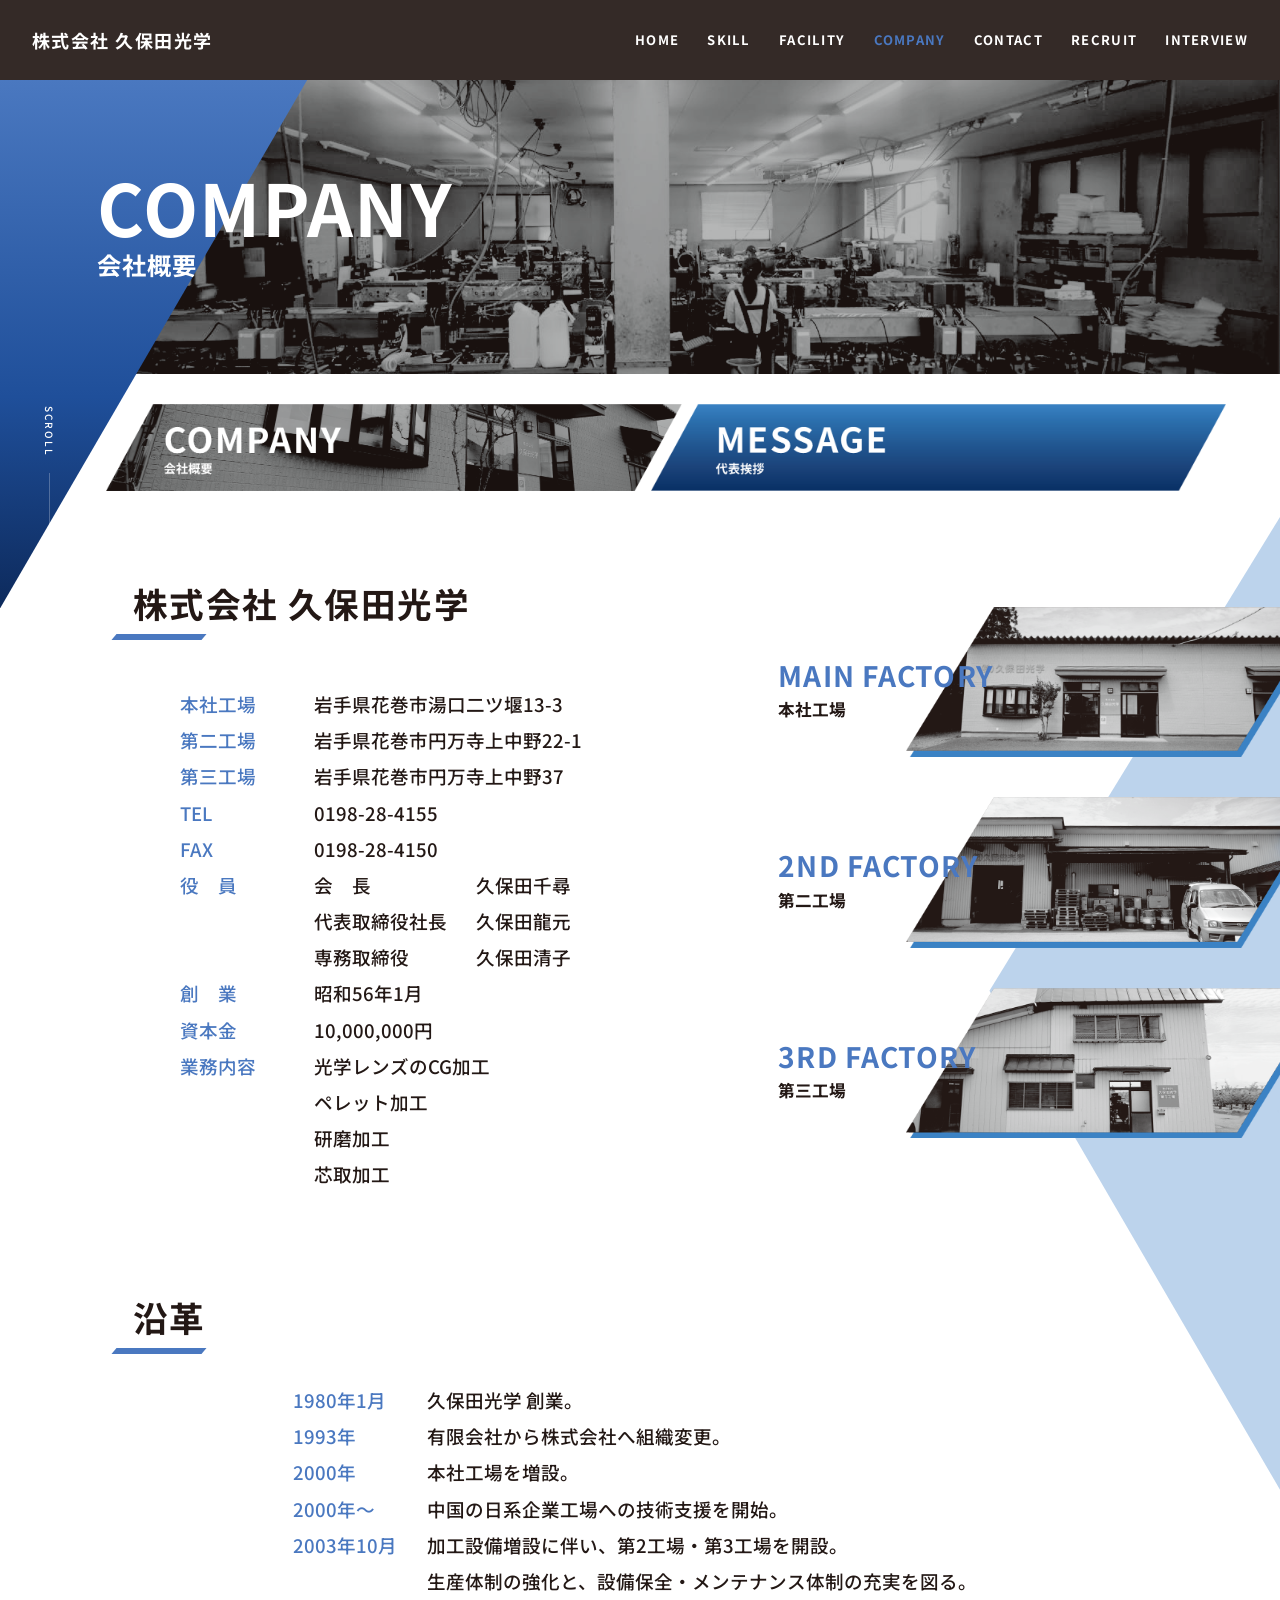
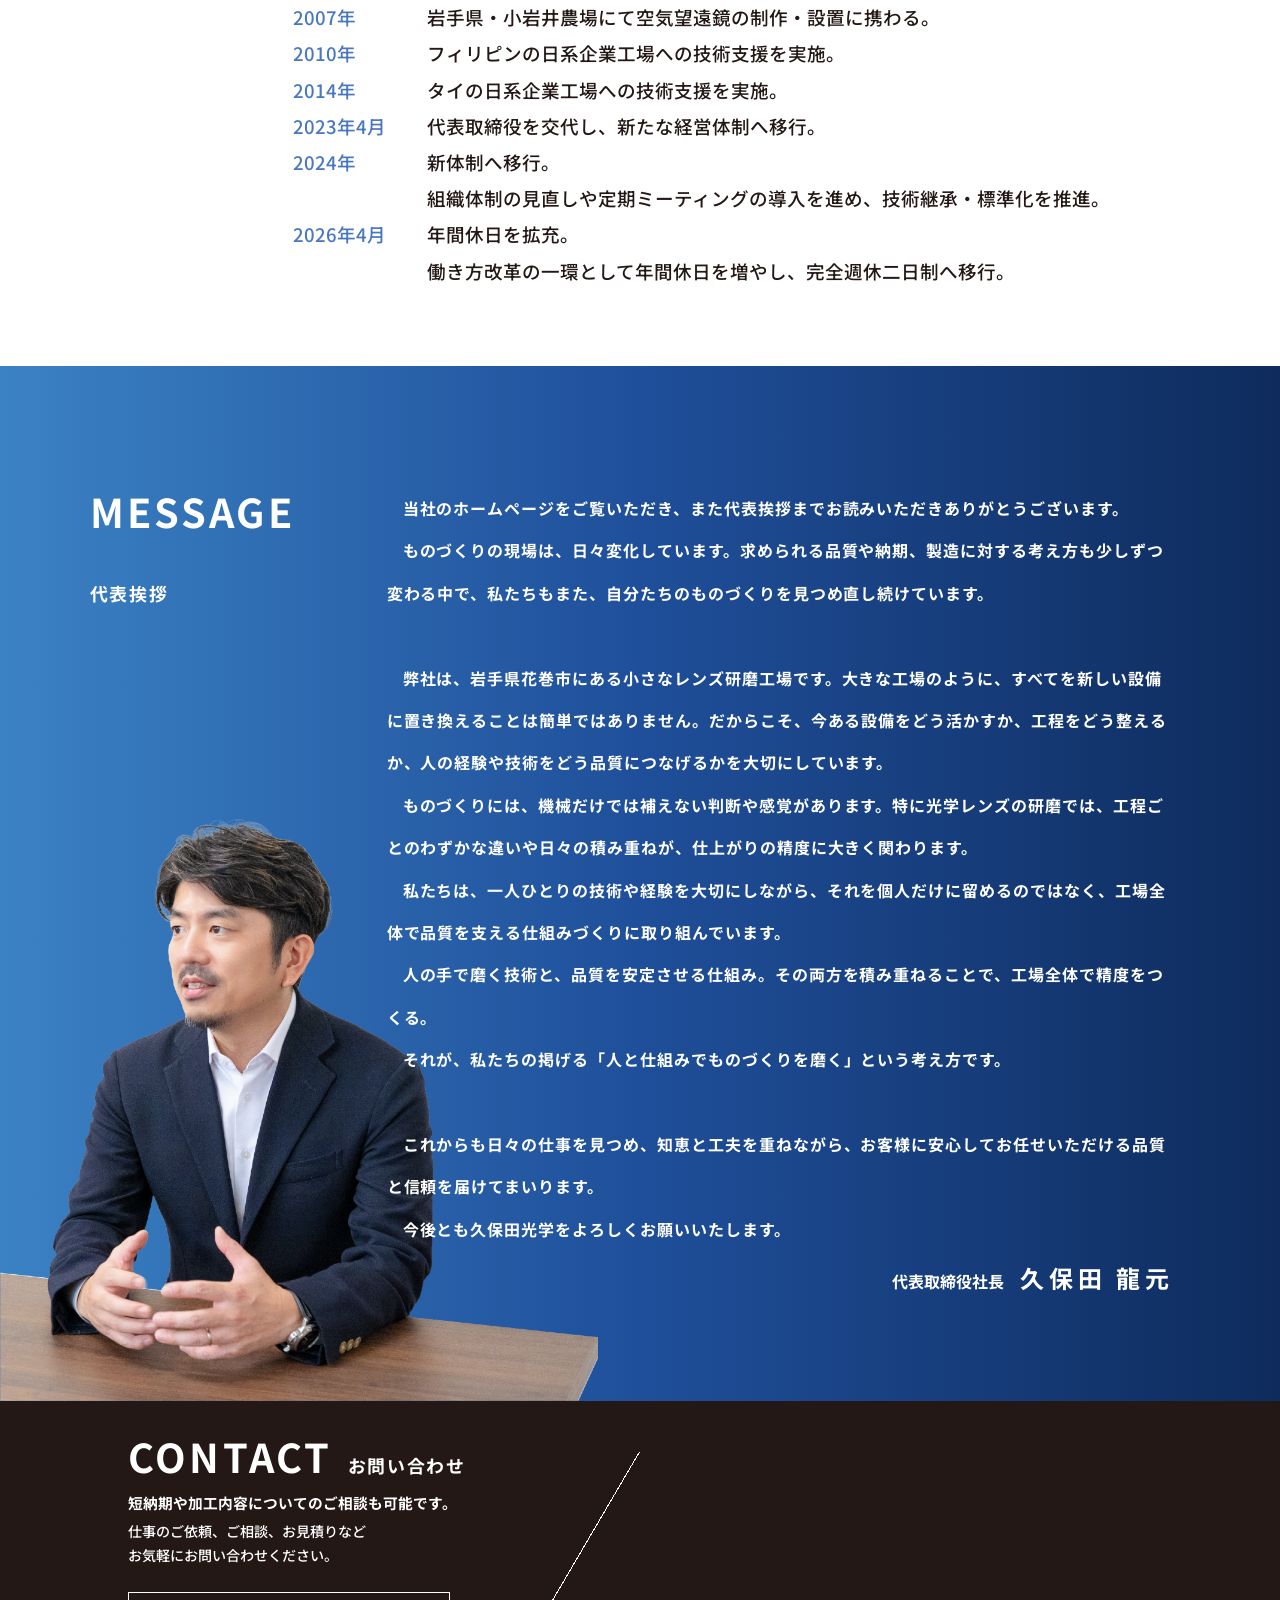
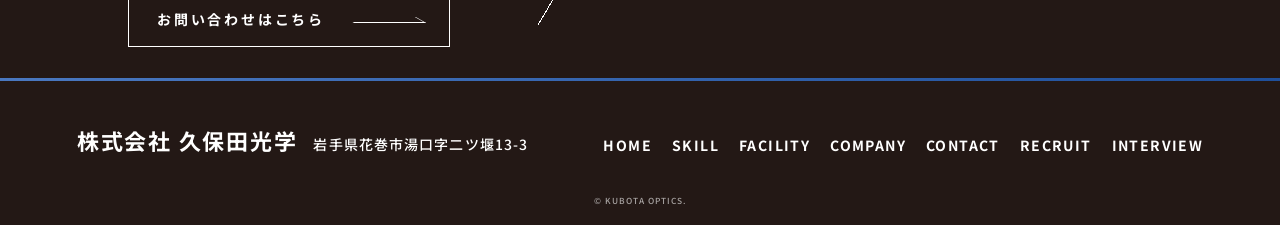
==== commit 16f528a7: "インタビューのカルーセル化、SP用KV動画、本文サイズの統一 - interview: 社員カードを上に移動し、インタビューを左右矢印のカルーセルに（PC） - interview: カード写真を横長" ====
--- a/company.html
+++ b/company.html
@@ -90,9 +90,9 @@
         <p class="c-scroll-sign c-page-hero__scroll" aria-hidden="true">SCROLL</p>
       </div>
 
-      <!-- ページ内ナビが追従する範囲 -->
+      <!-- ページ内ナビと本文 -->
       <div class="l-sticky-area">
-        <!-- ========== ページ内ナビ（PC：スクロールに追従） ========== -->
+        <!-- ========== ページ内ナビ（PC のみ） ========== -->
         <nav class="c-page-nav" aria-label="ページ内ナビゲーション">
           <ul class="c-page-nav__list" role="list">
             <li class="c-page-nav__item">
--- a/css/style.css
+++ b/css/style.css
@@ -140,6 +140,9 @@
     "Noto Sans JP", "ヒラギノ角ゴ Pro W3", "Hiragino Kaku Gothic Pro", メイリオ,
     Meiryo, "Arial", sans-serif;
 
+  /* 本文の文字サイズ（説明文・インタビューの回答などで共有） */
+  --font-size-text: clamp(11px, 2.9vw, 16px);
+
   /* スペーシング */
   --spacing-xs: 4px;
   --spacing-sm: 8px;
@@ -169,6 +172,7 @@
 @media (min-width: 1024px) {
   :root {
     --header-height: 80px;
+    --font-size-text: clamp(12px, 1.1vw, 16px);
   }
 }
 
@@ -988,7 +992,7 @@
 
 .c-split__text {
   margin-top: 16px;
-  font-size: 12px;
+  font-size: var(--font-size-text);
   line-height: 2;
   letter-spacing: 0.08em;
 }
@@ -1099,10 +1103,25 @@
   }
 }
 
-/* 「詳しく見る」ホバーで写真をカラーに */
+/* 「詳しく見る」または写真のホバーで写真をカラーに */
 .c-split:has(.c-button:hover, .c-button:focus-visible)
-  .c-photo-swap__img--color {
+  .c-photo-swap__img--color,
+.c-photo-swap:hover .c-photo-swap__img--color {
   opacity: 1;
+}
+
+/*
+  SP：写真は本文の背面にあるため、本文のタップを写真へ通す
+  （写真は clip-path の斜めの範囲だけが反応する）
+*/
+@media (max-width: 767px) {
+  .c-split:has(a.c-photo-swap) .c-split__body {
+    pointer-events: none;
+  }
+
+  .c-split:has(a.c-photo-swap) .c-split__body a {
+    pointer-events: auto;
+  }
 }
 
 /*-------------------------
@@ -1111,6 +1130,7 @@
 -------------------------*/
 .c-photo-swap {
   position: relative;
+  display: block;
 }
 
 /* <picture> で画像を切り替える場合も img の指定がそのまま効くように */
@@ -1562,7 +1582,7 @@
 
 .c-process__text {
   padding: 28px 16px 28px;
-  font-size: 12px;
+  font-size: var(--font-size-text);
   line-height: 2;
   letter-spacing: 0.06em;
   font-feature-settings: "palt";
@@ -1663,7 +1683,6 @@
   .c-process__text {
     grid-area: 3 / 2;
     padding: 1.8vw 0 0;
-    font-size: clamp(12px, 0.97vw, 14px);
     letter-spacing: 0.04em;
   }
 }
@@ -1932,7 +1951,7 @@
 
 .c-feature__text {
   margin-top: 20px;
-  font-size: 12px;
+  font-size: var(--font-size-text);
   line-height: 2;
   letter-spacing: 0.1em;
   color: var(--color-dark);
@@ -1995,9 +2014,7 @@
 
   .c-feature__text {
     margin-top: 2vw;
-    font-size: clamp(12px, 1vw, 15px);
     letter-spacing: 0.04em;
-    font-size: 14px;
   }
 }
 
@@ -2073,27 +2090,19 @@
 }
 
 /*-------------------------
-  l-sticky-area：中の要素が追従する範囲（ページ内ナビなど）
-  l-anchor：ページ内リンクの着地点。固定ヘッダー＋追従ナビの高さぶん下げる
+  l-sticky-area：ページ内ナビと本文をまとめる範囲
+  l-anchor：ページ内リンクの着地点。固定ヘッダーの高さぶん下げる
 -------------------------*/
 .l-sticky-area {
-  --page-nav-height: 0px;
-
   position: relative;
 }
 
 .l-anchor {
-  scroll-margin-top: calc(var(--header-height) + var(--page-nav-height));
-}
-
-@media (min-width: 1024px) {
-  .l-sticky-area {
-    --page-nav-height: calc(7vw + 32px);
-  }
-}
-
-/*-------------------------
-  c-page-nav：ページ内ナビ（PC のみ・スクロールに追従）
+  scroll-margin-top: var(--header-height);
+}
+
+/*-------------------------
+  c-page-nav：ページ内ナビ（PC のみ）
   タブは斜めの形と文字を描き込んだ画像。斜めの余白ぶん重ねて並べる
 -------------------------*/
 .c-page-nav {
@@ -2102,12 +2111,8 @@
 
 @media (min-width: 1024px) {
   .c-page-nav {
-    position: sticky;
-    top: calc(var(--header-height) + 16px);
-    z-index: 20;
     display: block;
     margin: 2.3vw 4.2vw 0 8.3vw;
-    pointer-events: none; /* タブのすき間は下の要素を操作できるように */
   }
 
   .c-page-nav__list {
@@ -2125,7 +2130,6 @@
 
   .c-page-nav__link {
     display: block;
-    pointer-events: auto;
   }
 
   .c-page-nav__link img {
@@ -3502,7 +3506,8 @@
   c-interview-viewer：インタビューの切り替え表示
   SP：社員の一覧を並べ、選んだ社員のインタビューをそのカードの直下に開く
       （一覧と本文の入れ物を display: contents にし、order で交互に並べる）
-  PC：選んだ社員のインタビューを上に大きく表示。下に丸印と社員の一覧
+  PC：上に社員の一覧と丸印、下に選んだ社員のインタビューを大きく表示。
+      左右の矢印で前後の社員へ切り替え（カルーセル）
 -------------------------*/
 .c-interview-viewer {
   display: flex;
@@ -3510,6 +3515,7 @@
   gap: 12px;
 }
 
+.c-interview-viewer__stage,
 .c-interview-viewer__panels,
 .c-interview-viewer__list {
   display: contents;
@@ -3538,7 +3544,8 @@
   }
 }
 
-.c-interview-viewer__dots {
+.c-interview-viewer__dots,
+.c-interview-viewer .c-interview-viewer__arrow {
   display: none;
 }
 
@@ -3564,7 +3571,56 @@
 
   .c-interview-viewer__panels > .is-open {
     animation: none;
-    transition: opacity 0.5s var(--ease-out);
+  }
+
+  /* 矢印・丸印で切り替えたときは、進む向きから滑り込ませる */
+  .c-interview-viewer.is-slide-next .c-interview-viewer__panels > .is-open {
+    animation: interview-slide-next 0.6s var(--ease-out) both;
+  }
+
+  .c-interview-viewer.is-slide-prev .c-interview-viewer__panels > .is-open {
+    animation: interview-slide-prev 0.6s var(--ease-out) both;
+  }
+
+  @keyframes interview-slide-next {
+    from {
+      opacity: 0;
+      translate: 6% 0;
+    }
+  }
+
+  @keyframes interview-slide-prev {
+    from {
+      opacity: 0;
+      translate: -6% 0;
+    }
+  }
+
+  /* 矢印はインタビューの左右の枠線上に、上下中央で重ねる */
+  .c-interview-viewer__stage {
+    position: relative;
+    display: block;
+    margin-top: 1.9vw;
+  }
+
+  .c-interview-viewer__panels {
+    overflow: clip;
+  }
+
+  .c-interview-viewer .c-interview-viewer__arrow {
+    position: absolute;
+    top: 50%;
+    z-index: 1;
+    display: grid;
+    translate: -50% -50%;
+  }
+
+  .c-interview-viewer__arrow--prev {
+    left: 0;
+  }
+
+  .c-interview-viewer__arrow--next {
+    left: 100%;
   }
 
   .c-interview-viewer__dots {
@@ -3597,7 +3653,6 @@
     display: grid;
     grid-template-columns: repeat(5, minmax(0, 1fr));
     gap: 1.2vw;
-    margin-top: 2.4vw;
   }
 }
 
@@ -3708,7 +3763,7 @@
 .c-interview__answer {
   margin-top: 6px;
   padding-left: 1em;
-  font-size: clamp(11px, 2.9vw, 16px);
+  font-size: var(--font-size-text);
   line-height: 1.75;
 }
 
@@ -3753,10 +3808,12 @@
     font-size: clamp(16px, 1.75vw, 26px);
   }
 
+  /* 写真の幅に収まらないときは折り返す（右の Q&A に重ならないように） */
   .c-interview__name {
     margin-top: 0.8vw;
-    font-size: clamp(20px, 2vw, 30px);
-    letter-spacing: 0.06em;
+    font-size: clamp(18px, 1.75vw, 28px);
+    letter-spacing: 0.04em;
+    white-space: normal;
   }
 
   .c-interview__meta {
@@ -3776,13 +3833,12 @@
   .c-interview__answer {
     margin-top: 0.6vw;
     padding-left: 1.6em;
-    font-size: clamp(12px, 1.1vw, 16px);
   }
 }
 
 /*-------------------------
   c-staff-card：社員カード（写真＋プロフィール）。選択中は is-current で青い枠
-  SP：写真の右にプロフィール / PC：写真の下にプロフィール
+  SP：写真の右にプロフィール / PC：「PROFILE」→ 写真 → 名前・入社年の順に縦並び
 -------------------------*/
 .c-staff-card {
   display: grid;
@@ -3849,14 +3905,23 @@
 @media (min-width: 1024px) {
   .c-staff-card {
     grid-template-columns: minmax(0, 1fr);
-    align-items: start;
-    gap: 1.2vw;
+    align-content: start;
+    gap: 0;
     height: 100%;
-    padding: 1.8vw 1.9vw 2vw;
+    padding: 1.1vw 1.5vw 1.3vw;
+  }
+
+  /* 本文の入れ物を外し、「PROFILE」だけ写真の上へ */
+  .c-staff-card__body {
+    display: contents;
+  }
+
+  .c-staff-card__label {
+    order: -1;
+    margin-bottom: 0.5vw;
   }
 
   .c-staff-card__img {
-    aspect-ratio: 553 / 794;
     transition: opacity var(--transition-speed);
   }
 
@@ -3869,12 +3934,14 @@
   }
 
   .c-staff-card__name {
+    margin-top: 0.9vw;
     font-size: clamp(14px, 1.5vw, 22px);
     letter-spacing: -0.02em;
     white-space: nowrap;
   }
 
   .c-staff-card__join {
+    margin-top: 0.3vw;
     font-size: clamp(10px, 0.85vw, 13px);
   }
 }
@@ -4353,6 +4420,42 @@
 }
 
 /*-------------------------
+  c-arrow-button：丸い矢印ボタン（右向き。--prev で左向き）
+-------------------------*/
+.c-arrow-button {
+  display: inline-grid;
+  place-items: center;
+  width: clamp(36px, 2.9vw, 48px);
+  aspect-ratio: 1;
+  border-radius: 50%;
+  background-color: var(--color-main);
+  color: var(--color-white);
+  cursor: pointer;
+  transition: background-color var(--transition-speed);
+}
+
+.c-arrow-button::before {
+  content: "";
+  width: 28%;
+  aspect-ratio: 1;
+  margin-left: -10%;
+  border-top: 2px solid currentColor;
+  border-right: 2px solid currentColor;
+  rotate: 45deg;
+}
+
+.c-arrow-button--prev::before {
+  margin-right: -10%;
+  margin-left: 0;
+  rotate: -135deg;
+}
+
+.c-arrow-button:hover,
+.c-arrow-button:focus-visible {
+  background-color: var(--color-main-dark);
+}
+
+/*-------------------------
   c-contact-band：お問い合わせ導線＋SNS バナー（下層ページ共通）
 -------------------------*/
 .c-contact-band {
@@ -4373,7 +4476,7 @@
 
 .c-contact-band__text {
   margin-top: 8px;
-  font-size: 12px;
+  font-size: var(--font-size-text);
 }
 
 .c-contact-band__button {
@@ -4407,7 +4510,6 @@
 
   .c-contact-band__text {
     margin-top: 4px;
-    font-size: 11px;
   }
 
   .c-contact-band__button {
@@ -4638,7 +4740,7 @@
 
 .p-about__text {
   margin-top: 32px;
-  font-size: 12px;
+  font-size: var(--font-size-text);
   line-height: 2.2;
   letter-spacing: 0.08em;
 }
@@ -4671,12 +4773,6 @@
   }
 }
 
-@media (min-width: 1024px) {
-  .p-about__text {
-    font-size: 13px;
-  }
-}
-
 /*-------------------------
   p-top-contact
 -------------------------*/
@@ -4717,7 +4813,7 @@
 
 .p-top-contact__text {
   margin-top: 8px;
-  font-size: 14px;
+  font-size: var(--font-size-text);
   letter-spacing: 0.06em;
 }
 
